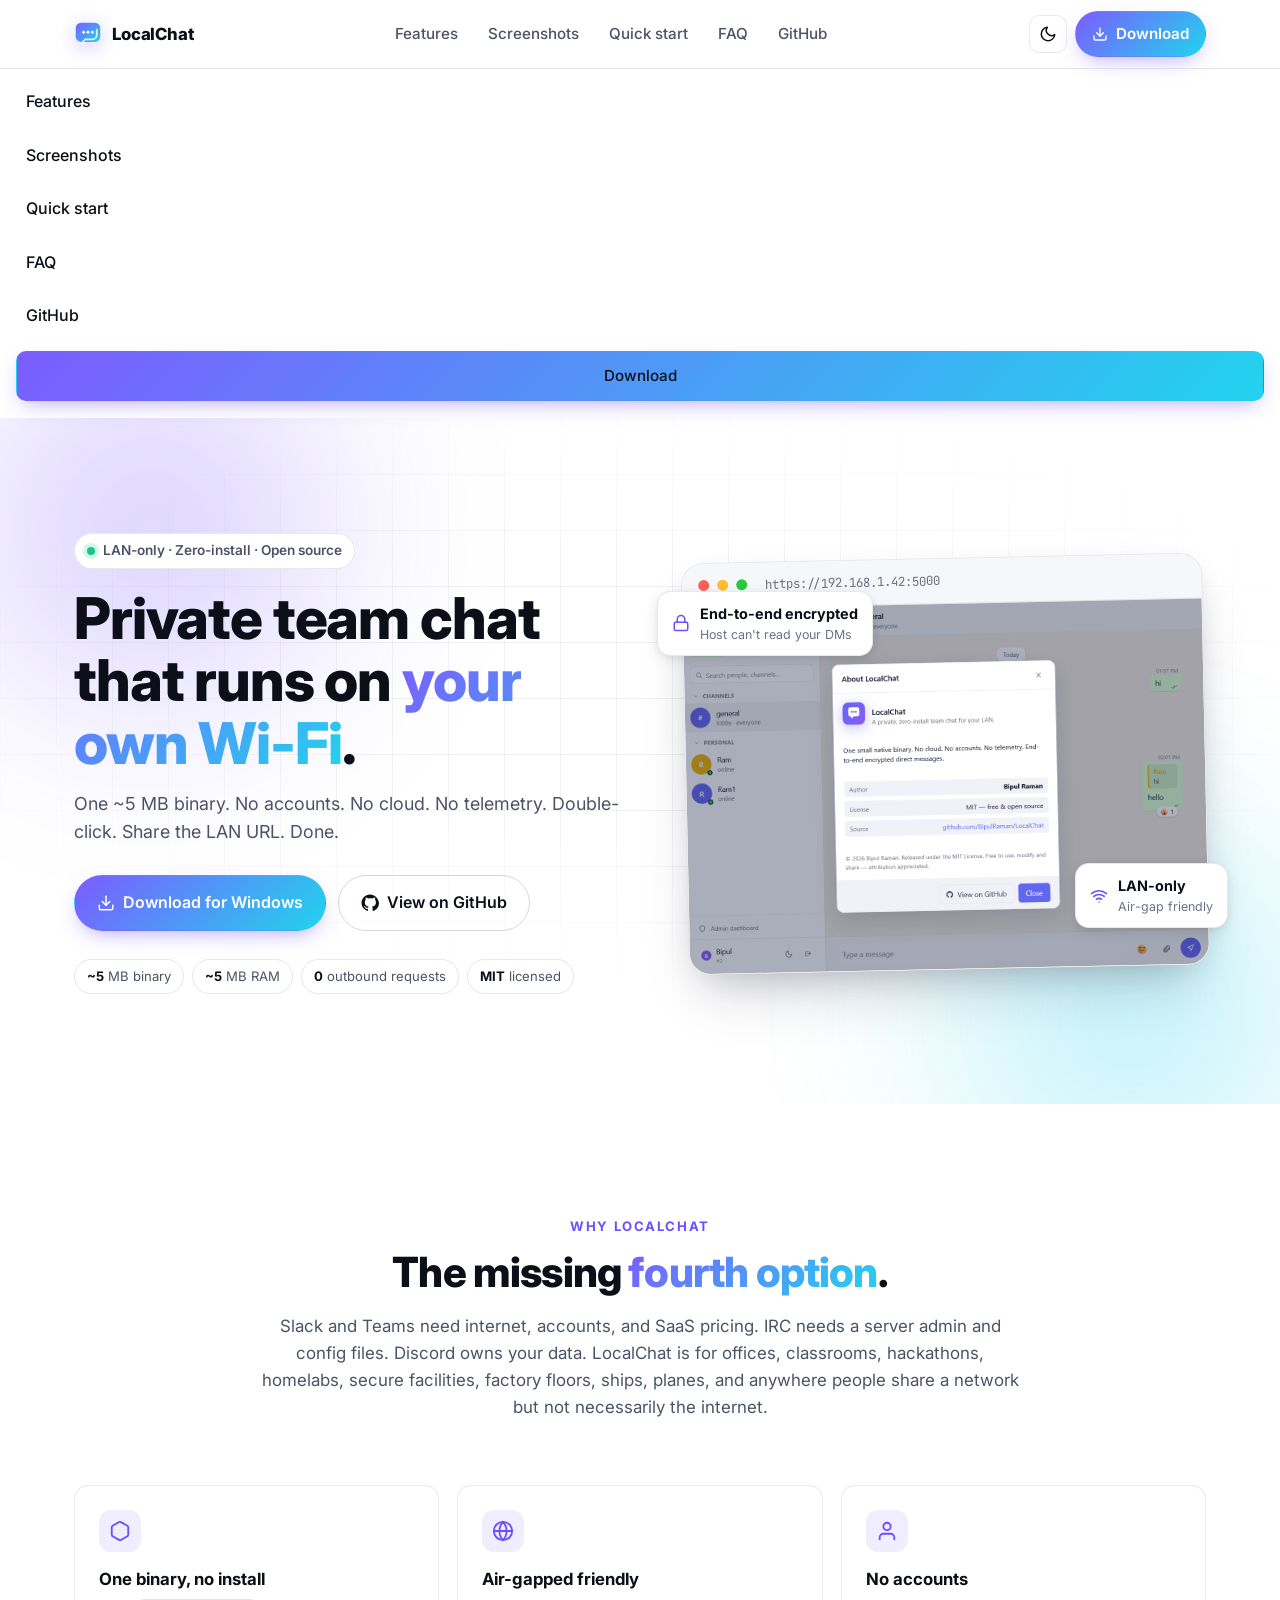
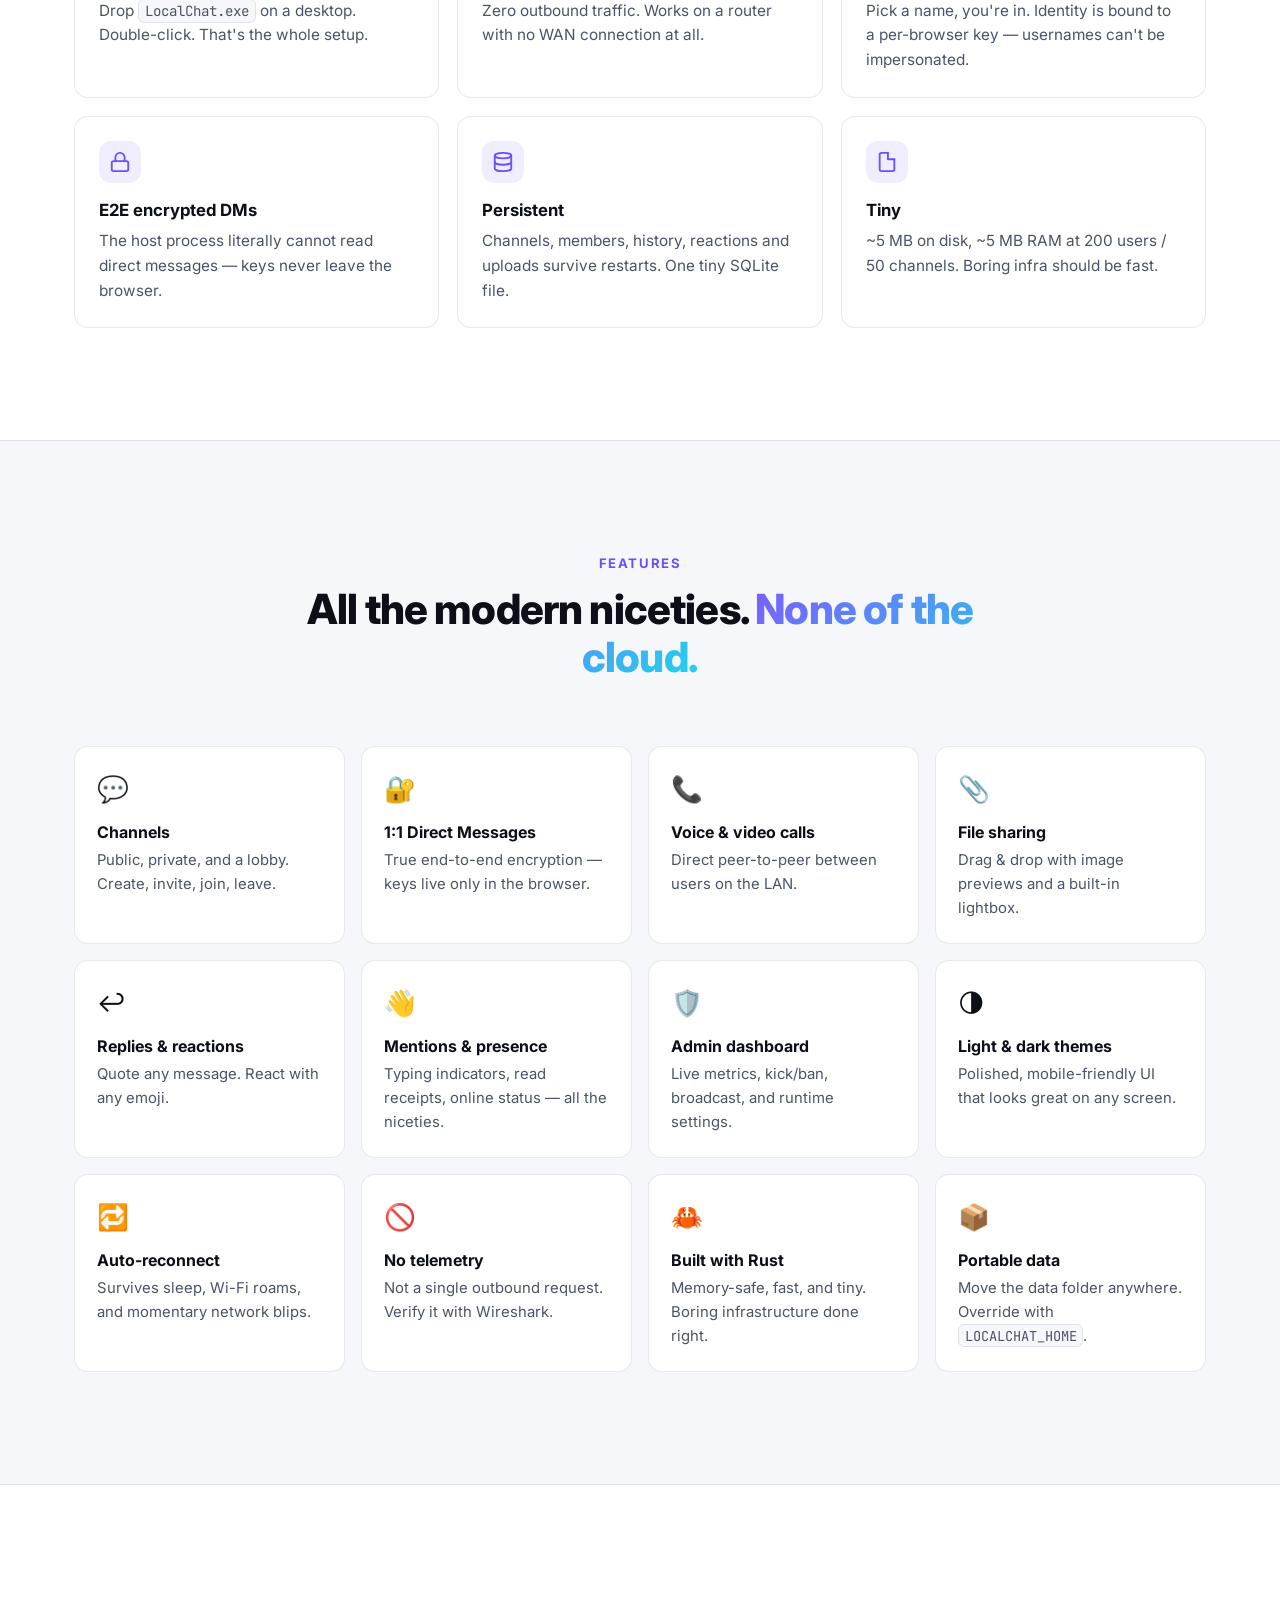
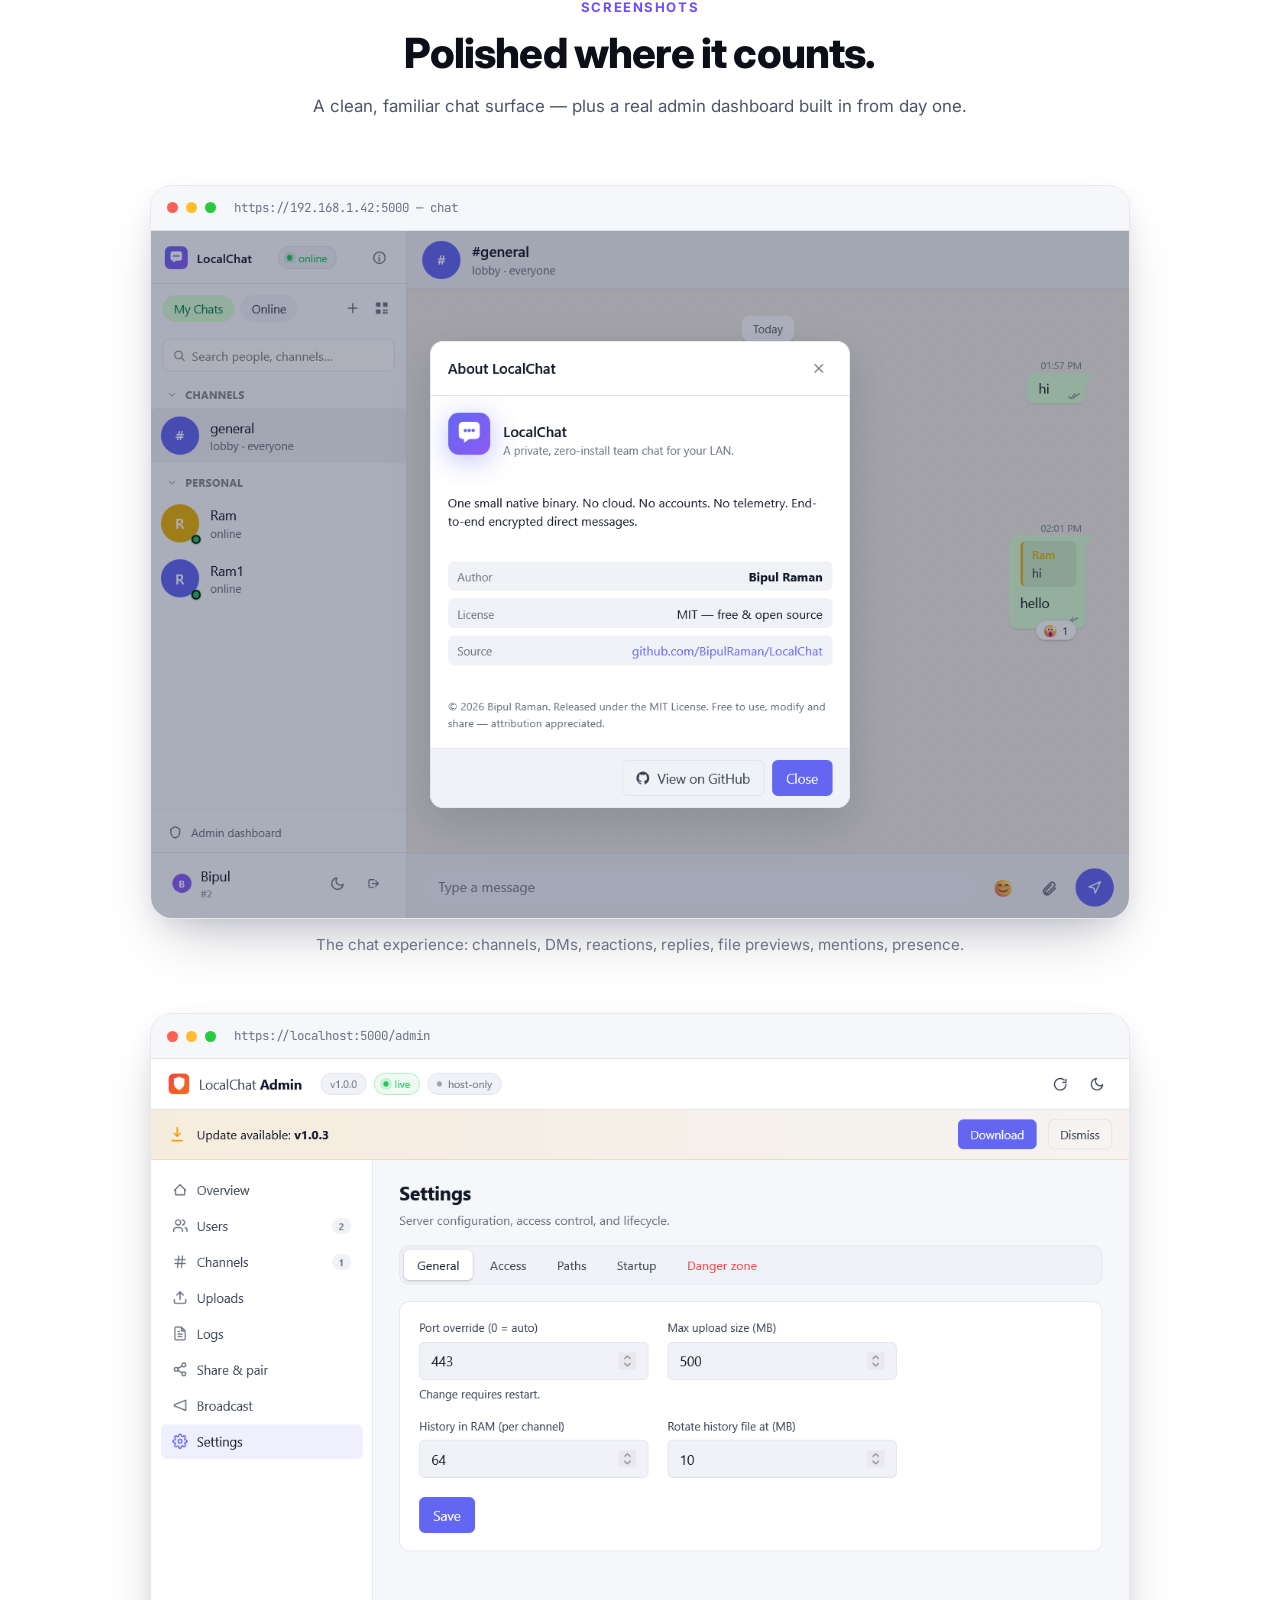
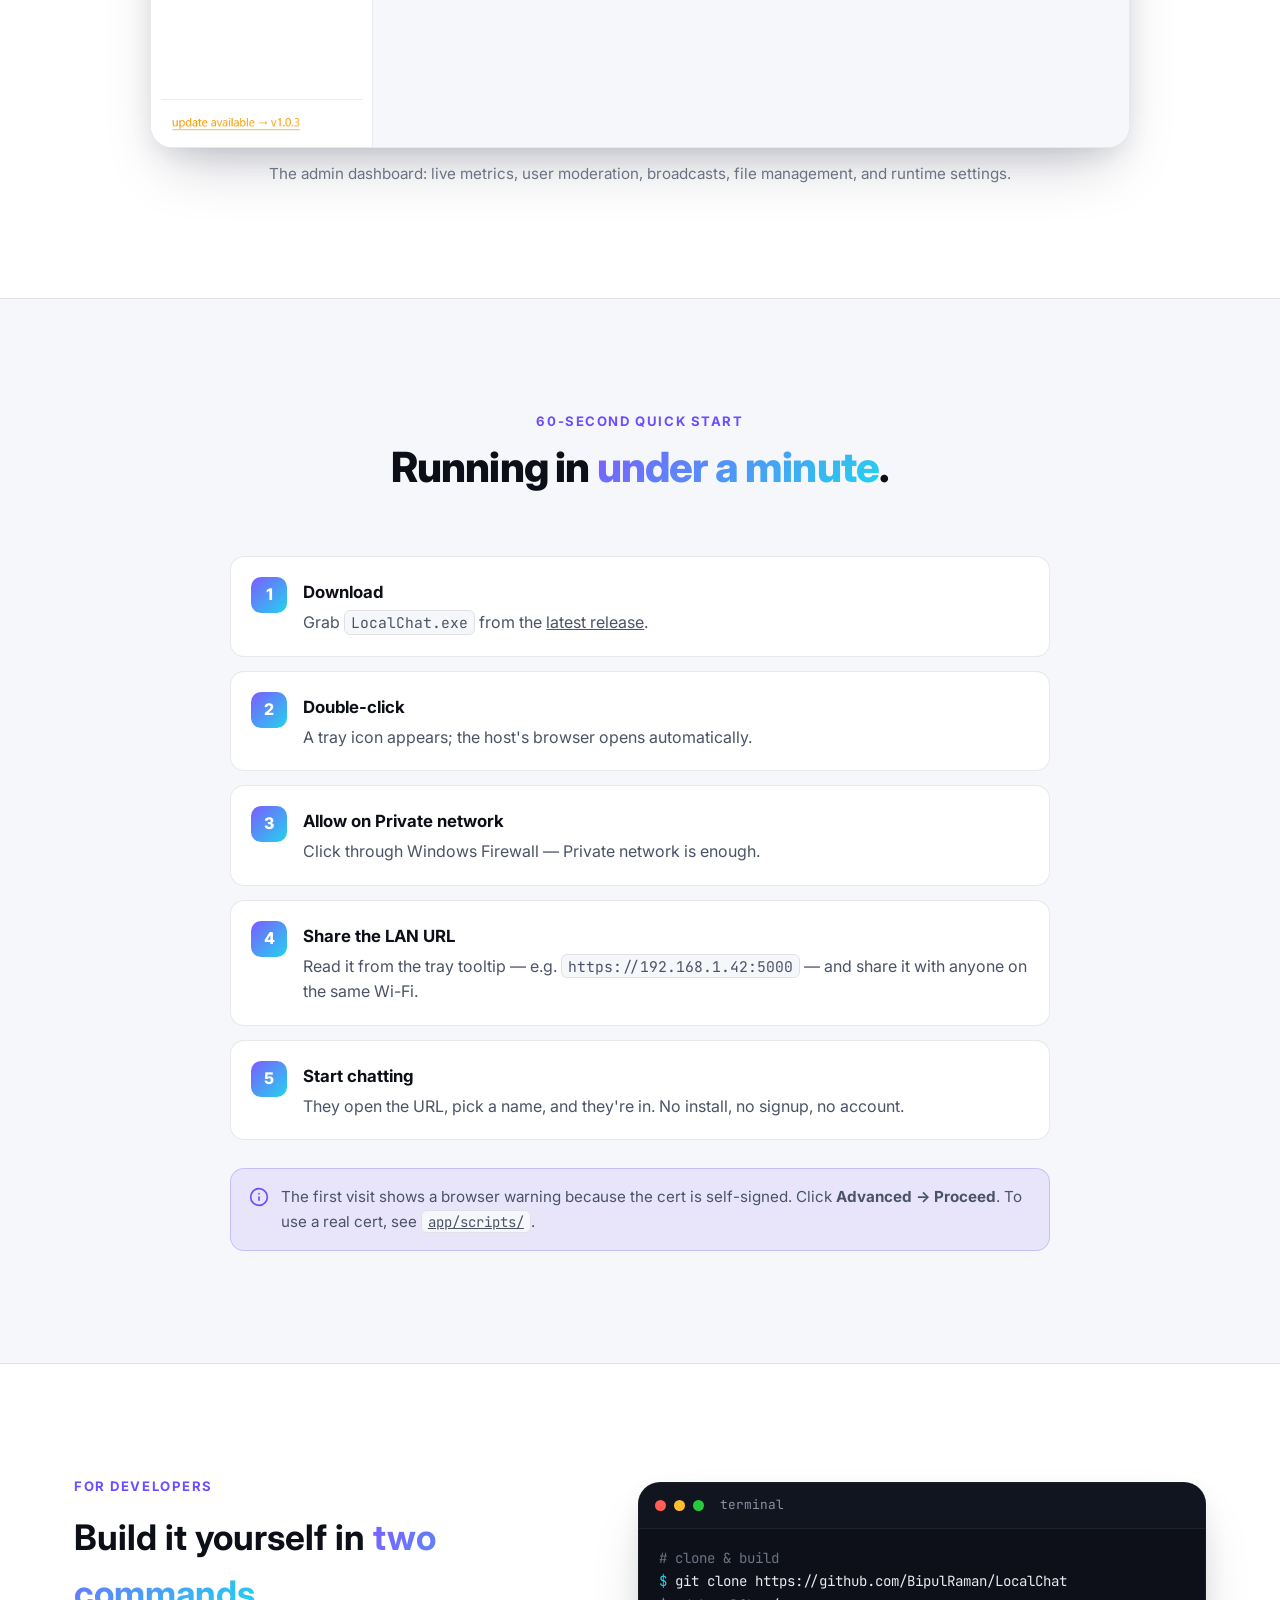
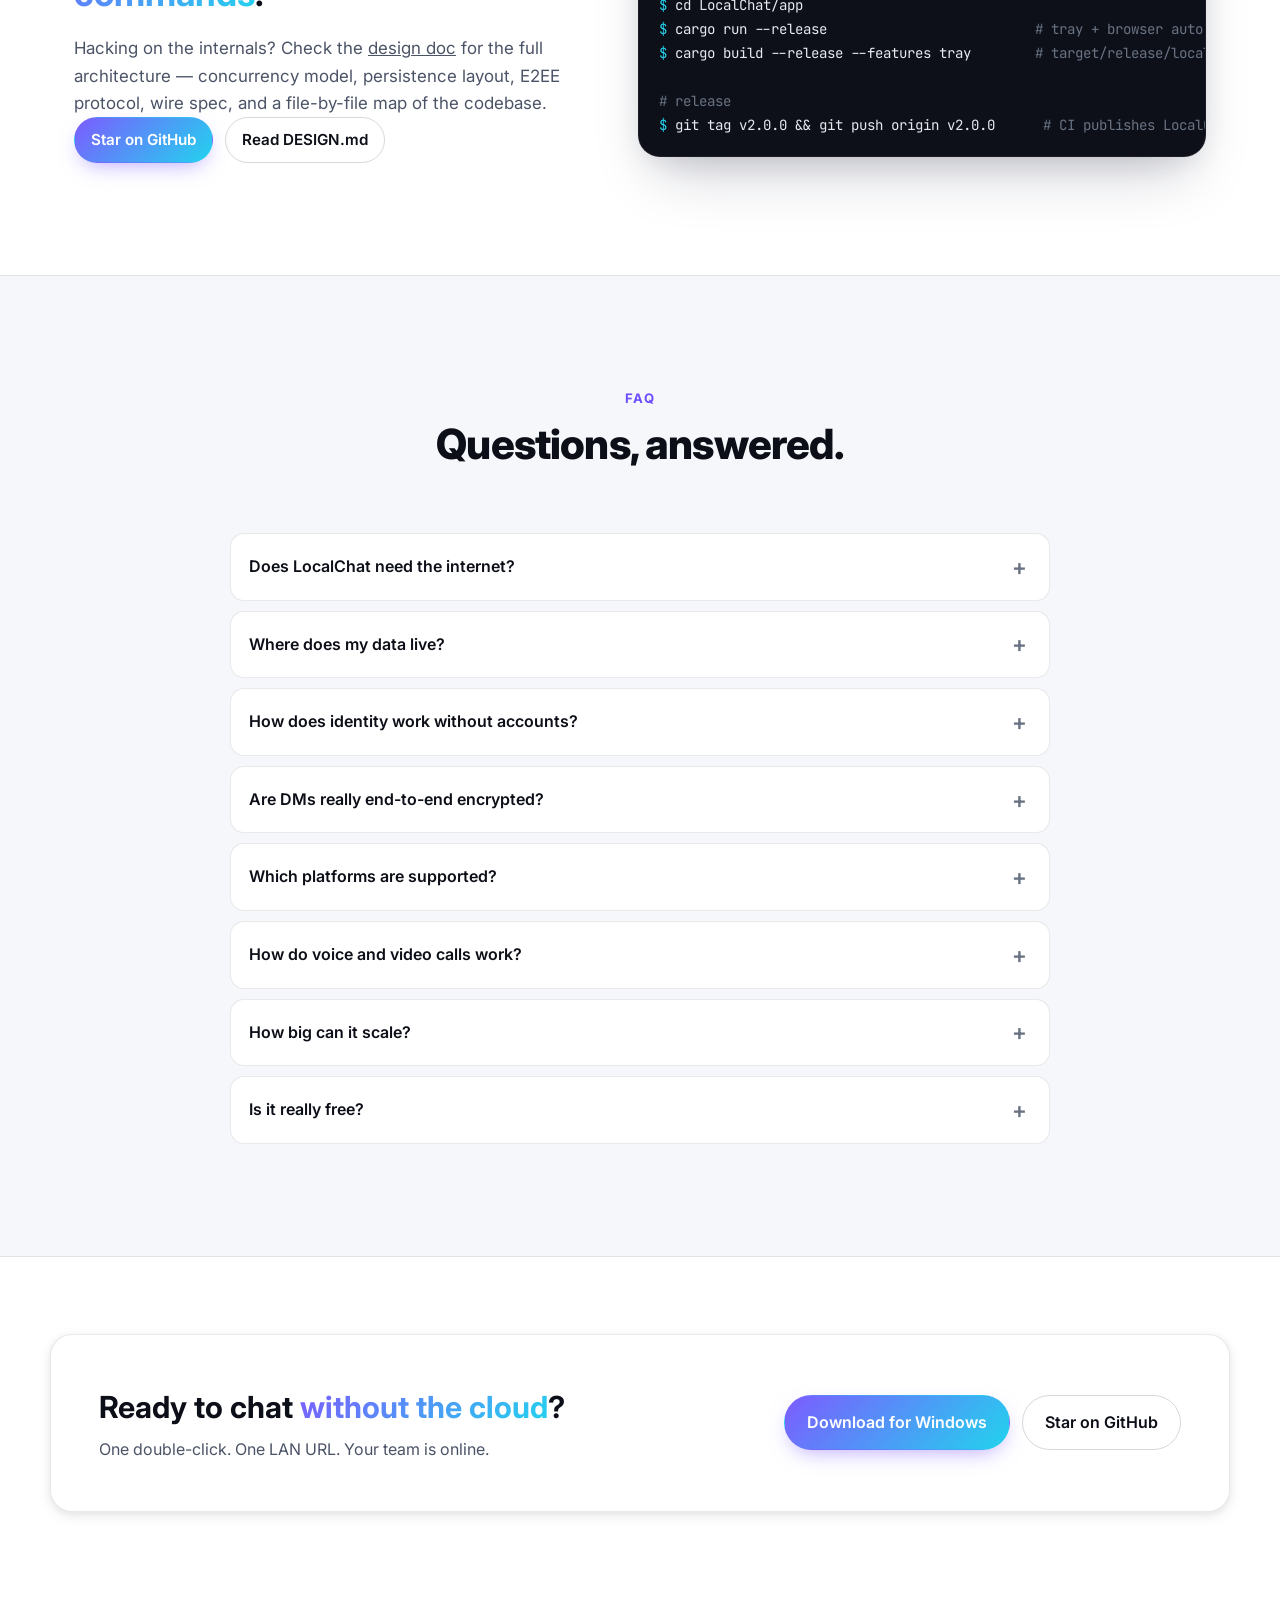
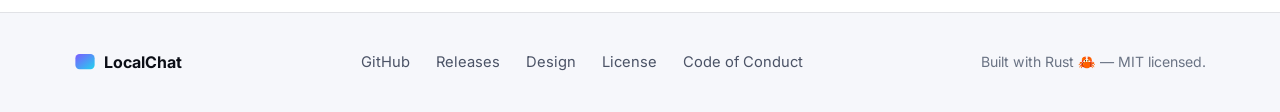
==== docs/index.html @ c2971bf8 "Add polished product website in docs/ (#1) Agent-Logs-Url: https://github.com/BipulRaman/LocalChat/s" ====
<!doctype html>
<html lang="en" data-theme="dark">
<head>
  <meta charset="utf-8" />
  <meta name="viewport" content="width=device-width, initial-scale=1, viewport-fit=cover" />
  <title>LocalChat — Private team chat for your own Wi-Fi</title>
  <meta name="description" content="LocalChat is a private, zero-install team chat that runs on your own Wi-Fi. One ~5 MB binary. No accounts. No cloud. No telemetry." />
  <meta name="theme-color" content="#0b0d12" />

  <!-- Open Graph -->
  <meta property="og:title" content="LocalChat — Private team chat for your own Wi-Fi" />
  <meta property="og:description" content="One ~5 MB binary. No accounts. No cloud. No telemetry. Double-click. Share the LAN URL. Done." />
  <meta property="og:type" content="website" />
  <meta property="og:image" content="assets/LocalChat.png" />

  <link rel="icon" href="assets/favicon.svg" type="image/svg+xml" />
  <link rel="preconnect" href="https://fonts.googleapis.com" />
  <link rel="preconnect" href="https://fonts.gstatic.com" crossorigin />
  <link href="https://fonts.googleapis.com/css2?family=Inter:wght@400;500;600;700;800&family=JetBrains+Mono:wght@400;500&display=swap" rel="stylesheet" />
  <link rel="stylesheet" href="styles.css" />
</head>
<body>
  <a class="skip" href="#main">Skip to content</a>

  <header class="nav" id="nav">
    <div class="container nav-inner">
      <a class="brand" href="#top" aria-label="LocalChat home">
        <svg class="brand-mark" width="28" height="28" viewBox="0 0 32 32" aria-hidden="true">
          <defs>
            <linearGradient id="lg1" x1="0" y1="0" x2="1" y2="1">
              <stop offset="0%" stop-color="#7c5cff"/>
              <stop offset="100%" stop-color="#22d3ee"/>
            </linearGradient>
          </defs>
          <rect x="2" y="3" width="28" height="22" rx="6" fill="url(#lg1)"/>
          <path d="M9 26 L13 22 H21 a5 5 0 0 0 5 -5 V11" fill="none" stroke="rgba(255,255,255,.85)" stroke-width="2" stroke-linecap="round" stroke-linejoin="round"/>
          <circle cx="11" cy="14" r="1.6" fill="#fff"/>
          <circle cx="16" cy="14" r="1.6" fill="#fff"/>
          <circle cx="21" cy="14" r="1.6" fill="#fff"/>
        </svg>
        <span class="brand-name">LocalChat</span>
      </a>

      <nav class="nav-links" aria-label="Primary">
        <a href="#features">Features</a>
        <a href="#screenshots">Screenshots</a>
        <a href="#quickstart">Quick start</a>
        <a href="#faq">FAQ</a>
        <a href="https://github.com/BipulRaman/LocalChat" target="_blank" rel="noopener">GitHub</a>
      </nav>

      <div class="nav-actions">
        <button class="icon-btn theme-toggle" id="themeToggle" aria-label="Toggle theme" title="Toggle theme">
          <svg class="ic-sun" width="18" height="18" viewBox="0 0 24 24" fill="none" stroke="currentColor" stroke-width="2" stroke-linecap="round" stroke-linejoin="round"><circle cx="12" cy="12" r="4"/><path d="M12 2v2M12 20v2M4.93 4.93l1.41 1.41M17.66 17.66l1.41 1.41M2 12h2M20 12h2M4.93 19.07l1.41-1.41M17.66 6.34l1.41-1.41"/></svg>
          <svg class="ic-moon" width="18" height="18" viewBox="0 0 24 24" fill="none" stroke="currentColor" stroke-width="2" stroke-linecap="round" stroke-linejoin="round"><path d="M21 12.79A9 9 0 1 1 11.21 3 7 7 0 0 0 21 12.79z"/></svg>
        </button>
        <a class="btn btn-primary nav-cta" href="https://github.com/BipulRaman/LocalChat/releases/latest" target="_blank" rel="noopener">
          <svg width="16" height="16" viewBox="0 0 24 24" fill="none" stroke="currentColor" stroke-width="2" stroke-linecap="round" stroke-linejoin="round" aria-hidden="true"><path d="M21 15v4a2 2 0 0 1-2 2H5a2 2 0 0 1-2-2v-4"/><polyline points="7 10 12 15 17 10"/><line x1="12" y1="15" x2="12" y2="3"/></svg>
          Download
        </a>
        <button class="icon-btn menu-toggle" id="menuToggle" aria-label="Open menu" aria-expanded="false">
          <svg width="22" height="22" viewBox="0 0 24 24" fill="none" stroke="currentColor" stroke-width="2" stroke-linecap="round" stroke-linejoin="round"><line x1="3" y1="6" x2="21" y2="6"/><line x1="3" y1="12" x2="21" y2="12"/><line x1="3" y1="18" x2="21" y2="18"/></svg>
        </button>
      </div>
    </div>
    <div class="mobile-menu" id="mobileMenu" hidden>
      <a href="#features">Features</a>
      <a href="#screenshots">Screenshots</a>
      <a href="#quickstart">Quick start</a>
      <a href="#faq">FAQ</a>
      <a href="https://github.com/BipulRaman/LocalChat" target="_blank" rel="noopener">GitHub</a>
      <a class="btn btn-primary" href="https://github.com/BipulRaman/LocalChat/releases/latest" target="_blank" rel="noopener">Download</a>
    </div>
  </header>

  <main id="main">
    <!-- Hero -->
    <section class="hero" id="top">
      <div class="hero-bg" aria-hidden="true">
        <div class="blob blob-a"></div>
        <div class="blob blob-b"></div>
        <div class="grid"></div>
      </div>
      <div class="container hero-inner">
        <div class="hero-copy">
          <div class="eyebrow">
            <span class="dot"></span> LAN-only · Zero-install · Open source
          </div>
          <h1>
            Private team chat that runs on <span class="grad">your own Wi-Fi</span>.
          </h1>
          <p class="lede">
            One ~5&nbsp;MB binary. No accounts. No cloud. No telemetry.
            Double-click. Share the LAN URL. Done.
          </p>
          <div class="cta-row">
            <a class="btn btn-primary btn-lg" href="https://github.com/BipulRaman/LocalChat/releases/latest" target="_blank" rel="noopener">
              <svg width="18" height="18" viewBox="0 0 24 24" fill="none" stroke="currentColor" stroke-width="2" stroke-linecap="round" stroke-linejoin="round"><path d="M21 15v4a2 2 0 0 1-2 2H5a2 2 0 0 1-2-2v-4"/><polyline points="7 10 12 15 17 10"/><line x1="12" y1="15" x2="12" y2="3"/></svg>
              Download for Windows
            </a>
            <a class="btn btn-ghost btn-lg" href="https://github.com/BipulRaman/LocalChat" target="_blank" rel="noopener">
              <svg width="18" height="18" viewBox="0 0 24 24" fill="currentColor" aria-hidden="true"><path d="M12 .5C5.7.5.7 5.5.7 11.8c0 5 3.2 9.2 7.7 10.7.6.1.8-.2.8-.6v-2.2c-3.1.7-3.8-1.3-3.8-1.3-.5-1.3-1.3-1.7-1.3-1.7-1-.7.1-.7.1-.7 1.2.1 1.8 1.2 1.8 1.2 1 1.8 2.8 1.3 3.5 1 .1-.8.4-1.3.8-1.6-2.5-.3-5.2-1.3-5.2-5.7 0-1.3.4-2.3 1.2-3.1-.1-.3-.5-1.5.1-3.1 0 0 1-.3 3.2 1.2.9-.3 1.9-.4 2.9-.4s2 .1 2.9.4c2.2-1.5 3.2-1.2 3.2-1.2.6 1.6.2 2.8.1 3.1.7.8 1.2 1.8 1.2 3.1 0 4.4-2.7 5.4-5.2 5.7.4.4.8 1.1.8 2.2v3.3c0 .3.2.7.8.6 4.5-1.5 7.7-5.7 7.7-10.7C23.3 5.5 18.3.5 12 .5z"/></svg>
              View on GitHub
            </a>
          </div>
          <div class="badges">
            <span class="badge"><span class="badge-key">~5</span> MB binary</span>
            <span class="badge"><span class="badge-key">~5</span> MB RAM</span>
            <span class="badge"><span class="badge-key">0</span> outbound requests</span>
            <span class="badge"><span class="badge-key">MIT</span> licensed</span>
          </div>
        </div>

        <div class="hero-art">
          <div class="window">
            <div class="window-chrome">
              <span class="dot d-r"></span><span class="dot d-y"></span><span class="dot d-g"></span>
              <div class="window-url">https://192.168.1.42:5000</div>
            </div>
            <img src="assets/LocalChat.png" alt="LocalChat chat interface with channels and direct messages" loading="eager" />
          </div>
          <div class="floating-card card-encrypted" aria-hidden="true">
            <svg width="18" height="18" viewBox="0 0 24 24" fill="none" stroke="currentColor" stroke-width="2" stroke-linecap="round" stroke-linejoin="round"><rect x="3" y="11" width="18" height="11" rx="2"/><path d="M7 11V7a5 5 0 0 1 10 0v4"/></svg>
            <div>
              <div class="fc-title">End-to-end encrypted</div>
              <div class="fc-sub">Host can't read your DMs</div>
            </div>
          </div>
          <div class="floating-card card-lan" aria-hidden="true">
            <svg width="18" height="18" viewBox="0 0 24 24" fill="none" stroke="currentColor" stroke-width="2" stroke-linecap="round" stroke-linejoin="round"><path d="M5 12.55a11 11 0 0 1 14 0"/><path d="M2 8.82a15 15 0 0 1 20 0"/><path d="M8.5 16.43a6 6 0 0 1 7 0"/><line x1="12" y1="20" x2="12.01" y2="20"/></svg>
            <div>
              <div class="fc-title">LAN-only</div>
              <div class="fc-sub">Air-gap friendly</div>
            </div>
          </div>
        </div>
      </div>
    </section>

    <!-- Why -->
    <section class="section" id="why">
      <div class="container">
        <div class="section-head">
          <div class="kicker">Why LocalChat</div>
          <h2>The missing <span class="grad">fourth option</span>.</h2>
          <p class="section-sub">
            Slack and Teams need internet, accounts, and SaaS pricing.
            IRC needs a server admin and config files. Discord owns your data.
            LocalChat is for offices, classrooms, hackathons, homelabs, secure
            facilities, factory floors, ships, planes, and anywhere people share
            a network but not necessarily the internet.
          </p>
        </div>

        <div class="why-grid">
          <div class="why-card">
            <div class="why-ic"><svg viewBox="0 0 24 24" fill="none" stroke="currentColor" stroke-width="2" stroke-linecap="round" stroke-linejoin="round"><path d="M21 16V8a2 2 0 0 0-1-1.73l-7-4a2 2 0 0 0-2 0l-7 4A2 2 0 0 0 3 8v8a2 2 0 0 0 1 1.73l7 4a2 2 0 0 0 2 0l7-4A2 2 0 0 0 21 16z"/></svg></div>
            <h3>One binary, no install</h3>
            <p>Drop <code>LocalChat.exe</code> on a desktop. Double-click. That's the whole setup.</p>
          </div>
          <div class="why-card">
            <div class="why-ic"><svg viewBox="0 0 24 24" fill="none" stroke="currentColor" stroke-width="2" stroke-linecap="round" stroke-linejoin="round"><circle cx="12" cy="12" r="10"/><line x1="2" y1="12" x2="22" y2="12"/><path d="M12 2a15.3 15.3 0 0 1 4 10 15.3 15.3 0 0 1-4 10 15.3 15.3 0 0 1-4-10 15.3 15.3 0 0 1 4-10z"/></svg></div>
            <h3>Air-gapped friendly</h3>
            <p>Zero outbound traffic. Works on a router with no WAN connection at all.</p>
          </div>
          <div class="why-card">
            <div class="why-ic"><svg viewBox="0 0 24 24" fill="none" stroke="currentColor" stroke-width="2" stroke-linecap="round" stroke-linejoin="round"><path d="M20 21v-2a4 4 0 0 0-4-4H8a4 4 0 0 0-4 4v2"/><circle cx="12" cy="7" r="4"/></svg></div>
            <h3>No accounts</h3>
            <p>Pick a name, you're in. Identity is bound to a per-browser key — usernames can't be impersonated.</p>
          </div>
          <div class="why-card">
            <div class="why-ic"><svg viewBox="0 0 24 24" fill="none" stroke="currentColor" stroke-width="2" stroke-linecap="round" stroke-linejoin="round"><rect x="3" y="11" width="18" height="11" rx="2"/><path d="M7 11V7a5 5 0 0 1 10 0v4"/></svg></div>
            <h3>E2E encrypted DMs</h3>
            <p>The host process literally cannot read direct messages — keys never leave the browser.</p>
          </div>
          <div class="why-card">
            <div class="why-ic"><svg viewBox="0 0 24 24" fill="none" stroke="currentColor" stroke-width="2" stroke-linecap="round" stroke-linejoin="round"><ellipse cx="12" cy="5" rx="9" ry="3"/><path d="M21 12c0 1.66-4 3-9 3s-9-1.34-9-3"/><path d="M3 5v14c0 1.66 4 3 9 3s9-1.34 9-3V5"/></svg></div>
            <h3>Persistent</h3>
            <p>Channels, members, history, reactions and uploads survive restarts. One tiny SQLite file.</p>
          </div>
          <div class="why-card">
            <div class="why-ic"><svg viewBox="0 0 24 24" fill="none" stroke="currentColor" stroke-width="2" stroke-linecap="round" stroke-linejoin="round"><polyline points="13 2 13 9 20 9"/><path d="M20 9v11a2 2 0 0 1-2 2H6a2 2 0 0 1-2-2V4a2 2 0 0 1 2-2h7"/></svg></div>
            <h3>Tiny</h3>
            <p>~5 MB on disk, ~5 MB RAM at 200 users / 50 channels. Boring infra should be fast.</p>
          </div>
        </div>
      </div>
    </section>

    <!-- Features -->
    <section class="section section-alt" id="features">
      <div class="container">
        <div class="section-head">
          <div class="kicker">Features</div>
          <h2>All the modern niceties. <span class="grad">None of the cloud.</span></h2>
        </div>

        <div class="features-grid">
          <article class="feature">
            <div class="feature-ic">💬</div>
            <h3>Channels</h3>
            <p>Public, private, and a lobby. Create, invite, join, leave.</p>
          </article>
          <article class="feature">
            <div class="feature-ic">🔐</div>
            <h3>1:1 Direct Messages</h3>
            <p>True end-to-end encryption — keys live only in the browser.</p>
          </article>
          <article class="feature">
            <div class="feature-ic">📞</div>
            <h3>Voice &amp; video calls</h3>
            <p>Direct peer-to-peer between users on the LAN.</p>
          </article>
          <article class="feature">
            <div class="feature-ic">📎</div>
            <h3>File sharing</h3>
            <p>Drag &amp; drop with image previews and a built-in lightbox.</p>
          </article>
          <article class="feature">
            <div class="feature-ic">↩️</div>
            <h3>Replies &amp; reactions</h3>
            <p>Quote any message. React with any emoji.</p>
          </article>
          <article class="feature">
            <div class="feature-ic">👋</div>
            <h3>Mentions &amp; presence</h3>
            <p>Typing indicators, read receipts, online status — all the niceties.</p>
          </article>
          <article class="feature">
            <div class="feature-ic">🛡️</div>
            <h3>Admin dashboard</h3>
            <p>Live metrics, kick/ban, broadcast, and runtime settings.</p>
          </article>
          <article class="feature">
            <div class="feature-ic">🌗</div>
            <h3>Light &amp; dark themes</h3>
            <p>Polished, mobile-friendly UI that looks great on any screen.</p>
          </article>
          <article class="feature">
            <div class="feature-ic">🔁</div>
            <h3>Auto-reconnect</h3>
            <p>Survives sleep, Wi-Fi roams, and momentary network blips.</p>
          </article>
          <article class="feature">
            <div class="feature-ic">🚫</div>
            <h3>No telemetry</h3>
            <p>Not a single outbound request. Verify it with Wireshark.</p>
          </article>
          <article class="feature">
            <div class="feature-ic">🦀</div>
            <h3>Built with Rust</h3>
            <p>Memory-safe, fast, and tiny. Boring infrastructure done right.</p>
          </article>
          <article class="feature">
            <div class="feature-ic">📦</div>
            <h3>Portable data</h3>
            <p>Move the data folder anywhere. Override with <code>LOCALCHAT_HOME</code>.</p>
          </article>
        </div>
      </div>
    </section>

    <!-- Screenshots -->
    <section class="section" id="screenshots">
      <div class="container">
        <div class="section-head">
          <div class="kicker">Screenshots</div>
          <h2>Polished where it counts.</h2>
          <p class="section-sub">A clean, familiar chat surface — plus a real admin dashboard built in from day one.</p>
        </div>

        <div class="shot">
          <div class="shot-frame">
            <div class="window-chrome">
              <span class="dot d-r"></span><span class="dot d-y"></span><span class="dot d-g"></span>
              <div class="window-url">https://192.168.1.42:5000 — chat</div>
            </div>
            <img src="assets/LocalChat.png" alt="The LocalChat chat interface with channels, messages, and member list" loading="lazy"/>
          </div>
          <p class="shot-caption">The chat experience: channels, DMs, reactions, replies, file previews, mentions, presence.</p>
        </div>

        <div class="shot">
          <div class="shot-frame">
            <div class="window-chrome">
              <span class="dot d-r"></span><span class="dot d-y"></span><span class="dot d-g"></span>
              <div class="window-url">https://localhost:5000/admin</div>
            </div>
            <img src="assets/LocalChatAdmin.png" alt="The LocalChat admin dashboard showing live metrics, users, and settings" loading="lazy"/>
          </div>
          <p class="shot-caption">The admin dashboard: live metrics, user moderation, broadcasts, file management, and runtime settings.</p>
        </div>
      </div>
    </section>

    <!-- Quick start -->
    <section class="section section-alt" id="quickstart">
      <div class="container">
        <div class="section-head">
          <div class="kicker">60-second quick start</div>
          <h2>Running in <span class="grad">under a minute</span>.</h2>
        </div>

        <ol class="steps">
          <li>
            <div class="step-num">1</div>
            <div class="step-body">
              <h3>Download</h3>
              <p>Grab <code>LocalChat.exe</code> from the <a href="https://github.com/BipulRaman/LocalChat/releases/latest" target="_blank" rel="noopener">latest release</a>.</p>
            </div>
          </li>
          <li>
            <div class="step-num">2</div>
            <div class="step-body">
              <h3>Double-click</h3>
              <p>A tray icon appears; the host's browser opens automatically.</p>
            </div>
          </li>
          <li>
            <div class="step-num">3</div>
            <div class="step-body">
              <h3>Allow on Private network</h3>
              <p>Click through Windows Firewall — Private network is enough.</p>
            </div>
          </li>
          <li>
            <div class="step-num">4</div>
            <div class="step-body">
              <h3>Share the LAN URL</h3>
              <p>Read it from the tray tooltip — e.g. <code>https://192.168.1.42:5000</code> — and share it with anyone on the same Wi-Fi.</p>
            </div>
          </li>
          <li>
            <div class="step-num">5</div>
            <div class="step-body">
              <h3>Start chatting</h3>
              <p>They open the URL, pick a name, and they're in. No install, no signup, no account.</p>
            </div>
          </li>
        </ol>

        <div class="callout">
          <svg width="20" height="20" viewBox="0 0 24 24" fill="none" stroke="currentColor" stroke-width="2" stroke-linecap="round" stroke-linejoin="round" aria-hidden="true"><circle cx="12" cy="12" r="10"/><line x1="12" y1="16" x2="12" y2="12"/><line x1="12" y1="8" x2="12.01" y2="8"/></svg>
          <p>The first visit shows a browser warning because the cert is self-signed. Click <strong>Advanced → Proceed</strong>. To use a real cert, see <a href="https://github.com/BipulRaman/LocalChat/tree/main/app/scripts" target="_blank" rel="noopener"><code>app/scripts/</code></a>.</p>
        </div>
      </div>
    </section>

    <!-- Build from source -->
    <section class="section" id="build">
      <div class="container build-grid">
        <div>
          <div class="kicker">For developers</div>
          <h2>Build it yourself in <span class="grad">two commands</span>.</h2>
          <p class="section-sub">Hacking on the internals? Check the <a href="https://github.com/BipulRaman/LocalChat/blob/main/DESIGN.md" target="_blank" rel="noopener">design doc</a> for the full architecture — concurrency model, persistence layout, E2EE protocol, wire spec, and a file-by-file map of the codebase.</p>
          <div class="cta-row">
            <a class="btn btn-primary" href="https://github.com/BipulRaman/LocalChat" target="_blank" rel="noopener">Star on GitHub</a>
            <a class="btn btn-ghost" href="https://github.com/BipulRaman/LocalChat/blob/main/DESIGN.md" target="_blank" rel="noopener">Read DESIGN.md</a>
          </div>
        </div>
        <div class="code-card">
          <div class="code-head">
            <span class="dot d-r"></span><span class="dot d-y"></span><span class="dot d-g"></span>
            <span class="code-title">terminal</span>
          </div>
<pre class="code"><span class="c-dim"># clone &amp; build</span>
<span class="c-prompt">$</span> git clone https://github.com/BipulRaman/LocalChat
<span class="c-prompt">$</span> cd LocalChat/app
<span class="c-prompt">$</span> cargo run --release                          <span class="c-dim"># tray + browser auto-open</span>
<span class="c-prompt">$</span> cargo build --release --features tray        <span class="c-dim"># target/release/localchat.exe</span>

<span class="c-dim"># release</span>
<span class="c-prompt">$</span> git tag v2.0.0 &amp;&amp; git push origin v2.0.0      <span class="c-dim"># CI publishes LocalChat.exe</span></pre>
        </div>
      </div>
    </section>

    <!-- FAQ -->
    <section class="section section-alt" id="faq">
      <div class="container">
        <div class="section-head">
          <div class="kicker">FAQ</div>
          <h2>Questions, answered.</h2>
        </div>

        <div class="faq-list">
          <details>
            <summary>Does LocalChat need the internet?</summary>
            <p>No. LocalChat runs entirely on your LAN. It makes zero outbound requests and is happy on a router with no WAN. Perfect for air-gapped or restricted networks.</p>
          </details>
          <details>
            <summary>Where does my data live?</summary>
            <p>In a single folder you pick on first launch (default <code>C:\LocalChat</code>): a SQLite file, an <code>uploads/</code> directory, a self-signed cert, rolling logs, and <code>config.json</code>. Move it, back it up, or delete it — that's all of it.</p>
          </details>
          <details>
            <summary>How does identity work without accounts?</summary>
            <p>The first time you open the page, your browser generates a keypair and stores it locally. Your username is bound to that key, so even on an open LAN, nobody can impersonate you.</p>
          </details>
          <details>
            <summary>Are DMs really end-to-end encrypted?</summary>
            <p>Yes. Direct messages are encrypted in the browser using per-conversation keys. The host process never sees plaintext — it just relays opaque blobs and stores them in the database.</p>
          </details>
          <details>
            <summary>Which platforms are supported?</summary>
            <p>Today: a single <code>LocalChat.exe</code> for Windows (the host) plus any modern browser (the clients — Windows, macOS, Linux, iOS, Android). macOS and Linux tray builds are on the roadmap.</p>
          </details>
          <details>
            <summary>How do voice and video calls work?</summary>
            <p>Peer-to-peer over WebRTC, mediated by the LocalChat server only for signaling. Media never leaves the LAN.</p>
          </details>
          <details>
            <summary>How big can it scale?</summary>
            <p>Comfortably to ~200 users and ~50 channels using about 5 MB of RAM. It's a single Rust process designed to be boring and reliable, not infinitely scalable.</p>
          </details>
          <details>
            <summary>Is it really free?</summary>
            <p>Yes. <a href="https://github.com/BipulRaman/LocalChat/blob/main/LICENSE" target="_blank" rel="noopener">MIT licensed</a> — do anything you want; attribution appreciated.</p>
          </details>
        </div>
      </div>
    </section>

    <!-- CTA -->
    <section class="section cta-section">
      <div class="container cta-card">
        <div>
          <h2>Ready to chat <span class="grad">without the cloud</span>?</h2>
          <p>One double-click. One LAN URL. Your team is online.</p>
        </div>
        <div class="cta-row">
          <a class="btn btn-primary btn-lg" href="https://github.com/BipulRaman/LocalChat/releases/latest" target="_blank" rel="noopener">Download for Windows</a>
          <a class="btn btn-ghost btn-lg" href="https://github.com/BipulRaman/LocalChat" target="_blank" rel="noopener">Star on GitHub</a>
        </div>
      </div>
    </section>
  </main>

  <footer class="footer">
    <div class="container footer-inner">
      <div class="foot-brand">
        <svg width="22" height="22" viewBox="0 0 32 32" aria-hidden="true">
          <rect x="2" y="3" width="28" height="22" rx="6" fill="url(#lg1)"/>
        </svg>
        <span>LocalChat</span>
      </div>
      <nav class="foot-links" aria-label="Footer">
        <a href="https://github.com/BipulRaman/LocalChat" target="_blank" rel="noopener">GitHub</a>
        <a href="https://github.com/BipulRaman/LocalChat/releases" target="_blank" rel="noopener">Releases</a>
        <a href="https://github.com/BipulRaman/LocalChat/blob/main/DESIGN.md" target="_blank" rel="noopener">Design</a>
        <a href="https://github.com/BipulRaman/LocalChat/blob/main/LICENSE" target="_blank" rel="noopener">License</a>
        <a href="https://github.com/BipulRaman/LocalChat/blob/main/CODE_OF_CONDUCT.md" target="_blank" rel="noopener">Code of Conduct</a>
      </nav>
      <div class="foot-meta">
        <span>Built with Rust 🦀 — MIT licensed.</span>
      </div>
    </div>
  </footer>

  <script src="script.js" defer></script>
</body>
</html>
---- docs/styles.css ----
/* =========================================================
   LocalChat — product website
   ========================================================= */

*, *::before, *::after { box-sizing: border-box; }

:root {
  --bg: #ffffff;
  --bg-soft: #f6f7fb;
  --bg-elev: #ffffff;
  --text: #0c0f17;
  --text-dim: #4b5366;
  --text-faint: #6a7384;
  --border: rgba(12, 15, 23, 0.09);
  --border-strong: rgba(12, 15, 23, 0.16);
  --brand: #6d4dff;
  --brand-2: #08b4d4;
  --brand-soft: rgba(109, 77, 255, 0.10);
  --shadow-sm: 0 1px 2px rgba(12, 15, 23, 0.06), 0 1px 3px rgba(12, 15, 23, 0.05);
  --shadow-md: 0 4px 14px rgba(12, 15, 23, 0.08), 0 2px 6px rgba(12, 15, 23, 0.05);
  --shadow-lg: 0 30px 60px -20px rgba(20, 24, 50, 0.25), 0 10px 30px -10px rgba(20, 24, 50, 0.15);
  --radius-sm: 8px;
  --radius: 14px;
  --radius-lg: 22px;
  --grad: linear-gradient(135deg, #7c5cff 0%, #22d3ee 100%);
  --font-sans: 'Inter', ui-sans-serif, system-ui, -apple-system, 'Segoe UI', Roboto, 'Helvetica Neue', Arial, sans-serif;
  --font-mono: 'JetBrains Mono', ui-monospace, SFMono-Regular, Menlo, Consolas, monospace;
  --maxw: 1180px;
}

[data-theme="dark"] {
  --bg: #0a0c12;
  --bg-soft: #0f121b;
  --bg-elev: #131724;
  --text: #eef1f7;
  --text-dim: #b6bcca;
  --text-faint: #8a91a3;
  --border: rgba(255, 255, 255, 0.08);
  --border-strong: rgba(255, 255, 255, 0.16);
  --brand: #8a72ff;
  --brand-2: #22d3ee;
  --brand-soft: rgba(138, 114, 255, 0.14);
  --shadow-sm: 0 1px 2px rgba(0, 0, 0, 0.4);
  --shadow-md: 0 8px 24px rgba(0, 0, 0, 0.45);
  --shadow-lg: 0 30px 80px -20px rgba(0, 0, 0, 0.7), 0 10px 30px -10px rgba(0, 0, 0, 0.5);
}

html { scroll-behavior: smooth; }
body {
  margin: 0;
  background: var(--bg);
  color: var(--text);
  font-family: var(--font-sans);
  font-size: 16px;
  line-height: 1.6;
  -webkit-font-smoothing: antialiased;
  -moz-osx-font-smoothing: grayscale;
  text-rendering: optimizeLegibility;
  overflow-x: hidden;
}

a { color: inherit; }
img { max-width: 100%; display: block; }
code {
  font-family: var(--font-mono);
  font-size: 0.92em;
  background: var(--bg-soft);
  padding: 0.12em 0.42em;
  border-radius: 6px;
  border: 1px solid var(--border);
}

.container {
  width: 100%;
  max-width: var(--maxw);
  margin: 0 auto;
  padding: 0 24px;
}

.skip {
  position: absolute; left: -9999px; top: 0;
  background: var(--bg-elev); color: var(--text);
  padding: 8px 12px; border-radius: 8px; z-index: 100;
}
.skip:focus { left: 12px; top: 12px; }

.grad {
  background: var(--grad);
  -webkit-background-clip: text;
  background-clip: text;
  color: transparent;
}

/* ---------------- Buttons ---------------- */
.btn {
  display: inline-flex; align-items: center; gap: 8px;
  padding: 10px 16px;
  font-weight: 600; font-size: 0.95rem;
  border-radius: 999px;
  border: 1px solid transparent;
  text-decoration: none; cursor: pointer;
  transition: transform .15s ease, box-shadow .2s ease, background .2s ease, border-color .2s ease, color .2s ease;
  white-space: nowrap;
}
.btn-lg { padding: 14px 22px; font-size: 1rem; }
.btn-primary {
  color: #fff;
  background: var(--grad);
  box-shadow: 0 8px 22px -8px rgba(124, 92, 255, 0.6);
}
.btn-primary:hover { transform: translateY(-1px); box-shadow: 0 14px 30px -10px rgba(124, 92, 255, 0.65); }
.btn-ghost {
  color: var(--text);
  background: transparent;
  border-color: var(--border-strong);
}
.btn-ghost:hover { background: var(--bg-soft); border-color: var(--text-dim); }

.icon-btn {
  display: inline-flex; align-items: center; justify-content: center;
  width: 38px; height: 38px;
  border-radius: 10px;
  border: 1px solid var(--border);
  background: transparent;
  color: var(--text);
  cursor: pointer;
  transition: background .2s ease, border-color .2s ease;
}
.icon-btn:hover { background: var(--bg-soft); border-color: var(--border-strong); }

/* Theme toggle icon swap */
.theme-toggle .ic-sun { display: none; }
.theme-toggle .ic-moon { display: block; }
[data-theme="dark"] .theme-toggle .ic-sun { display: block; }
[data-theme="dark"] .theme-toggle .ic-moon { display: none; }

/* ---------------- Nav ---------------- */
.nav {
  position: sticky; top: 0; z-index: 50;
  backdrop-filter: saturate(160%) blur(12px);
  -webkit-backdrop-filter: saturate(160%) blur(12px);
  background: color-mix(in srgb, var(--bg) 78%, transparent);
  border-bottom: 1px solid transparent;
  transition: border-color .25s ease, background .25s ease;
}
.nav.scrolled {
  border-bottom-color: var(--border);
  background: color-mix(in srgb, var(--bg) 92%, transparent);
}
.nav-inner {
  display: flex; align-items: center; justify-content: space-between;
  gap: 16px;
  height: 68px;
}
.brand {
  display: inline-flex; align-items: center; gap: 10px;
  text-decoration: none; color: var(--text);
  font-weight: 800; letter-spacing: -0.01em;
}
.brand-name { font-size: 1.05rem; }
.brand-mark { filter: drop-shadow(0 4px 10px rgba(124, 92, 255, 0.35)); }

.nav-links {
  display: flex; align-items: center; gap: 6px;
}
.nav-links a {
  text-decoration: none;
  color: var(--text-dim);
  padding: 8px 12px;
  border-radius: 8px;
  font-weight: 500;
  font-size: 0.95rem;
  transition: color .2s ease, background .2s ease;
}
.nav-links a:hover { color: var(--text); background: var(--bg-soft); }

.nav-actions { display: flex; align-items: center; gap: 8px; }

.menu-toggle { display: none; }

.mobile-menu {
  display: flex; flex-direction: column; gap: 4px;
  padding: 8px 16px 16px;
  border-top: 1px solid var(--border);
  background: var(--bg);
}
.mobile-menu a {
  padding: 12px 10px;
  border-radius: 10px;
  text-decoration: none;
  color: var(--text);
  font-weight: 500;
}
.mobile-menu a:hover { background: var(--bg-soft); }
.mobile-menu .btn { margin-top: 6px; justify-content: center; }

@media (max-width: 880px) {
  .nav-links { display: none; }
  .nav-cta { display: none; }
  .menu-toggle { display: inline-flex; }
}

/* ---------------- Hero ---------------- */
.hero {
  position: relative;
  overflow: hidden;
  padding: clamp(56px, 9vw, 120px) 0 clamp(60px, 9vw, 110px);
  isolation: isolate;
}
.hero-bg {
  position: absolute; inset: 0;
  z-index: -1;
  pointer-events: none;
}
.hero-bg .grid {
  position: absolute; inset: 0;
  background-image:
    linear-gradient(to right, var(--border) 1px, transparent 1px),
    linear-gradient(to bottom, var(--border) 1px, transparent 1px);
  background-size: 56px 56px;
  mask-image: radial-gradient(ellipse 80% 60% at 50% 40%, #000 30%, transparent 75%);
  -webkit-mask-image: radial-gradient(ellipse 80% 60% at 50% 40%, #000 30%, transparent 75%);
  opacity: .6;
}
.hero-bg .blob {
  position: absolute;
  width: 540px; height: 540px;
  border-radius: 50%;
  filter: blur(80px);
  opacity: .55;
}
.hero-bg .blob-a {
  top: -160px; left: -120px;
  background: radial-gradient(circle, #7c5cff 0%, transparent 70%);
}
.hero-bg .blob-b {
  bottom: -180px; right: -120px;
  background: radial-gradient(circle, #22d3ee 0%, transparent 70%);
  opacity: .45;
}
[data-theme="light"] .hero-bg .blob { opacity: .35; }

.hero-inner {
  display: grid;
  grid-template-columns: 1.05fr 1fr;
  gap: clamp(32px, 5vw, 64px);
  align-items: center;
}

.eyebrow {
  display: inline-flex; align-items: center; gap: 8px;
  font-size: 0.85rem; font-weight: 600;
  color: var(--text-dim);
  padding: 6px 12px;
  border-radius: 999px;
  border: 1px solid var(--border);
  background: var(--bg-elev);
}
.eyebrow .dot {
  width: 8px; height: 8px; border-radius: 50%;
  background: #16c784;
  box-shadow: 0 0 0 4px rgba(22, 199, 132, 0.18);
}

.hero h1 {
  margin: 18px 0 16px;
  font-size: clamp(2.2rem, 5.2vw, 3.6rem);
  line-height: 1.08;
  letter-spacing: -0.02em;
  font-weight: 800;
}
.lede {
  font-size: clamp(1.05rem, 1.4vw, 1.18rem);
  color: var(--text-dim);
  max-width: 56ch;
  margin: 0 0 28px;
}
.cta-row { display: flex; flex-wrap: wrap; gap: 12px; }

.badges {
  display: flex; flex-wrap: wrap; gap: 8px;
  margin-top: 28px;
}
.badge {
  font-size: 0.82rem;
  color: var(--text-dim);
  padding: 6px 12px;
  border-radius: 999px;
  border: 1px solid var(--border);
  background: var(--bg-elev);
}
.badge-key { color: var(--text); font-weight: 700; }

/* Hero art */
.hero-art {
  position: relative;
  perspective: 1400px;
}
.window {
  position: relative;
  background: var(--bg-elev);
  border: 1px solid var(--border);
  border-radius: var(--radius-lg);
  box-shadow: var(--shadow-lg);
  overflow: hidden;
  transform: rotate(-1.2deg);
  transition: transform .4s ease;
}
.window:hover { transform: rotate(0) translateY(-2px); }
.window img { display: block; width: 100%; height: auto; }
.window-chrome {
  display: flex; align-items: center; gap: 8px;
  padding: 12px 16px;
  border-bottom: 1px solid var(--border);
  background: var(--bg-soft);
}
.window-chrome .dot {
  width: 11px; height: 11px; border-radius: 50%;
  background: var(--border-strong);
}
.window-chrome .dot.d-r { background: #ff5f56; }
.window-chrome .dot.d-y { background: #ffbd2e; }
.window-chrome .dot.d-g { background: #27c93f; }
.window-url {
  margin-left: 10px;
  font-family: var(--font-mono);
  font-size: 0.78rem;
  color: var(--text-faint);
  white-space: nowrap; overflow: hidden; text-overflow: ellipsis;
}

.floating-card {
  position: absolute;
  display: flex; align-items: center; gap: 10px;
  padding: 10px 14px;
  background: var(--bg-elev);
  border: 1px solid var(--border);
  border-radius: 14px;
  box-shadow: var(--shadow-md);
  color: var(--text);
}
.floating-card svg { color: var(--brand); flex-shrink: 0; }
.fc-title { font-weight: 700; font-size: 0.9rem; }
.fc-sub { font-size: 0.78rem; color: var(--text-faint); }
.card-encrypted { top: 8%; left: -28px; animation: float 6s ease-in-out infinite; }
.card-lan { bottom: 10%; right: -22px; animation: float 6s ease-in-out infinite 2s; }

@keyframes float {
  0%,100% { transform: translateY(0); }
  50% { transform: translateY(-8px); }
}

@media (max-width: 900px) {
  .hero-inner { grid-template-columns: 1fr; }
  .hero-art { order: -1; }
  .card-encrypted, .card-lan { display: none; }
  .window { transform: none; }
}

/* ---------------- Sections ---------------- */
.section { padding: clamp(64px, 9vw, 112px) 0; }
.section-alt { background: var(--bg-soft); border-top: 1px solid var(--border); border-bottom: 1px solid var(--border); }

.section-head {
  max-width: 760px;
  margin: 0 auto clamp(40px, 6vw, 64px);
  text-align: center;
}
.kicker {
  font-size: 0.82rem;
  font-weight: 700;
  text-transform: uppercase;
  letter-spacing: 0.12em;
  color: var(--brand);
  margin-bottom: 12px;
}
.section-head h2 {
  margin: 0 0 16px;
  font-size: clamp(1.8rem, 3.6vw, 2.6rem);
  letter-spacing: -0.02em;
  font-weight: 800;
  line-height: 1.15;
}
.section-sub {
  margin: 0;
  font-size: 1.06rem;
  color: var(--text-dim);
}

/* ---------------- Why grid ---------------- */
.why-grid {
  display: grid;
  grid-template-columns: repeat(3, minmax(0, 1fr));
  gap: 18px;
}
.why-card {
  background: var(--bg-elev);
  border: 1px solid var(--border);
  border-radius: var(--radius);
  padding: 24px;
  transition: transform .2s ease, border-color .2s ease, box-shadow .25s ease;
}
.why-card:hover {
  transform: translateY(-2px);
  border-color: var(--border-strong);
  box-shadow: var(--shadow-md);
}
.why-ic {
  display: inline-flex; align-items: center; justify-content: center;
  width: 42px; height: 42px;
  border-radius: 12px;
  background: var(--brand-soft);
  color: var(--brand);
  margin-bottom: 14px;
}
.why-ic svg { width: 22px; height: 22px; }
.why-card h3 { margin: 0 0 6px; font-size: 1.05rem; }
.why-card p { margin: 0; color: var(--text-dim); font-size: 0.96rem; }

@media (max-width: 900px) { .why-grid { grid-template-columns: repeat(2, 1fr); } }
@media (max-width: 560px) { .why-grid { grid-template-columns: 1fr; } }

/* ---------------- Features grid ---------------- */
.features-grid {
  display: grid;
  grid-template-columns: repeat(4, minmax(0, 1fr));
  gap: 16px;
}
.feature {
  background: var(--bg-elev);
  border: 1px solid var(--border);
  border-radius: var(--radius);
  padding: 22px;
  transition: transform .2s ease, border-color .2s ease, box-shadow .25s ease;
}
.feature:hover {
  transform: translateY(-2px);
  border-color: var(--border-strong);
  box-shadow: var(--shadow-md);
}
.feature-ic { font-size: 1.6rem; margin-bottom: 10px; }
.feature h3 { margin: 0 0 4px; font-size: 1rem; }
.feature p { margin: 0; color: var(--text-dim); font-size: 0.93rem; }

@media (max-width: 1024px) { .features-grid { grid-template-columns: repeat(3, 1fr); } }
@media (max-width: 720px) { .features-grid { grid-template-columns: repeat(2, 1fr); } }
@media (max-width: 460px) { .features-grid { grid-template-columns: 1fr; } }

/* ---------------- Screenshots ---------------- */
.shot {
  max-width: 980px;
  margin: 0 auto 56px;
}
.shot:last-child { margin-bottom: 0; }
.shot-frame {
  background: var(--bg-elev);
  border: 1px solid var(--border);
  border-radius: var(--radius-lg);
  box-shadow: var(--shadow-lg);
  overflow: hidden;
}
.shot-frame img { width: 100%; height: auto; display: block; }
.shot-caption {
  margin: 14px auto 0;
  text-align: center;
  color: var(--text-faint);
  font-size: 0.95rem;
}

/* ---------------- Steps ---------------- */
.steps {
  list-style: none; padding: 0; margin: 0;
  display: grid;
  grid-template-columns: 1fr;
  gap: 14px;
  max-width: 820px;
  margin-inline: auto;
}
.steps li {
  display: flex; align-items: flex-start; gap: 16px;
  background: var(--bg-elev);
  border: 1px solid var(--border);
  border-radius: var(--radius);
  padding: 20px;
  transition: border-color .2s ease, box-shadow .25s ease;
}
.steps li:hover { border-color: var(--border-strong); box-shadow: var(--shadow-sm); }
.step-num {
  display: flex; align-items: center; justify-content: center;
  width: 36px; height: 36px; flex-shrink: 0;
  border-radius: 10px;
  background: var(--grad);
  color: #fff;
  font-weight: 800;
}
.step-body h3 { margin: 2px 0 4px; font-size: 1.05rem; }
.step-body p { margin: 0; color: var(--text-dim); }

.callout {
  display: flex; align-items: flex-start; gap: 12px;
  max-width: 820px;
  margin: 28px auto 0;
  padding: 16px 18px;
  background: var(--brand-soft);
  border: 1px solid color-mix(in srgb, var(--brand) 25%, transparent);
  border-radius: var(--radius);
  color: var(--text);
}
.callout svg { color: var(--brand); flex-shrink: 0; margin-top: 2px; }
.callout p { margin: 0; color: var(--text-dim); font-size: 0.95rem; }

/* ---------------- Build / code card ---------------- */
.build-grid {
  display: grid;
  grid-template-columns: 1fr 1.1fr;
  gap: 48px;
  align-items: center;
}
.build-grid h2 { margin: 12px 0 14px; font-size: clamp(1.6rem, 3vw, 2.2rem); }
@media (max-width: 900px) { .build-grid { grid-template-columns: 1fr; gap: 28px; } }

.code-card {
  background: #0d1018;
  color: #e6e9ef;
  border-radius: var(--radius-lg);
  border: 1px solid rgba(255,255,255,0.06);
  overflow: hidden;
  box-shadow: var(--shadow-lg);
}
.code-head {
  display: flex; align-items: center; gap: 8px;
  padding: 12px 16px;
  background: #11151f;
  border-bottom: 1px solid rgba(255,255,255,0.06);
}
.code-head .dot { width: 11px; height: 11px; border-radius: 50%; }
.code-head .d-r { background: #ff5f56; }
.code-head .d-y { background: #ffbd2e; }
.code-head .d-g { background: #27c93f; }
.code-title { margin-left: 8px; font-size: 0.8rem; color: #8a91a3; font-family: var(--font-mono); }
.code {
  margin: 0;
  padding: 18px 20px;
  font-family: var(--font-mono);
  font-size: 0.88rem;
  line-height: 1.7;
  overflow-x: auto;
  white-space: pre;
}
.c-prompt { color: #22d3ee; user-select: none; }
.c-dim { color: #6a7384; }

/* ---------------- FAQ ---------------- */
.faq-list {
  max-width: 820px;
  margin: 0 auto;
  display: grid;
  gap: 10px;
}
.faq-list details {
  background: var(--bg-elev);
  border: 1px solid var(--border);
  border-radius: var(--radius);
  padding: 4px 18px;
  transition: border-color .2s ease, box-shadow .2s ease;
}
.faq-list details[open] { border-color: var(--border-strong); box-shadow: var(--shadow-sm); }
.faq-list summary {
  list-style: none;
  cursor: pointer;
  padding: 16px 0;
  font-weight: 600;
  position: relative;
  padding-right: 32px;
}
.faq-list summary::-webkit-details-marker { display: none; }
.faq-list summary::after {
  content: "+";
  position: absolute; right: 4px; top: 50%;
  transform: translateY(-50%);
  font-size: 1.4rem;
  color: var(--text-faint);
  transition: transform .2s ease, color .2s ease;
}
.faq-list details[open] summary::after { content: "−"; color: var(--brand); }
.faq-list details p {
  margin: 0 0 16px;
  color: var(--text-dim);
}

/* ---------------- CTA ---------------- */
.cta-section { padding: clamp(40px, 6vw, 80px) 0 clamp(60px, 8vw, 100px); }
.cta-card {
  display: flex; flex-wrap: wrap; align-items: center; justify-content: space-between;
  gap: 24px;
  padding: clamp(28px, 5vw, 48px);
  background: var(--bg-elev);
  border: 1px solid var(--border);
  border-radius: var(--radius-lg);
  box-shadow: var(--shadow-md);
  position: relative;
  overflow: hidden;
}
.cta-card::before {
  content: "";
  position: absolute; inset: -2px;
  background: var(--grad);
  z-index: -1;
  border-radius: var(--radius-lg);
  opacity: .12;
}
.cta-card h2 { margin: 0 0 6px; font-size: clamp(1.4rem, 2.8vw, 1.9rem); }
.cta-card p { margin: 0; color: var(--text-dim); }

/* ---------------- Footer ---------------- */
.footer {
  border-top: 1px solid var(--border);
  background: var(--bg-soft);
  padding: 32px 0;
}
.footer-inner {
  display: flex; flex-wrap: wrap; align-items: center; gap: 18px;
  justify-content: space-between;
}
.foot-brand { display: flex; align-items: center; gap: 8px; font-weight: 700; }
.foot-links { display: flex; flex-wrap: wrap; gap: 6px; }
.foot-links a {
  text-decoration: none;
  color: var(--text-dim);
  font-size: 0.92rem;
  padding: 6px 10px;
  border-radius: 8px;
}
.foot-links a:hover { color: var(--text); background: var(--bg-elev); }
.foot-meta { color: var(--text-faint); font-size: 0.88rem; }

/* ---------------- Reveal-on-scroll ---------------- */
.reveal {
  opacity: 0;
  transform: translateY(14px);
  transition: opacity .6s ease, transform .6s ease;
}
.reveal.in {
  opacity: 1;
  transform: none;
}

@media (prefers-reduced-motion: reduce) {
  *, *::before, *::after { animation: none !important; transition: none !important; }
  html { scroll-behavior: auto; }
  .reveal { opacity: 1; transform: none; }
}
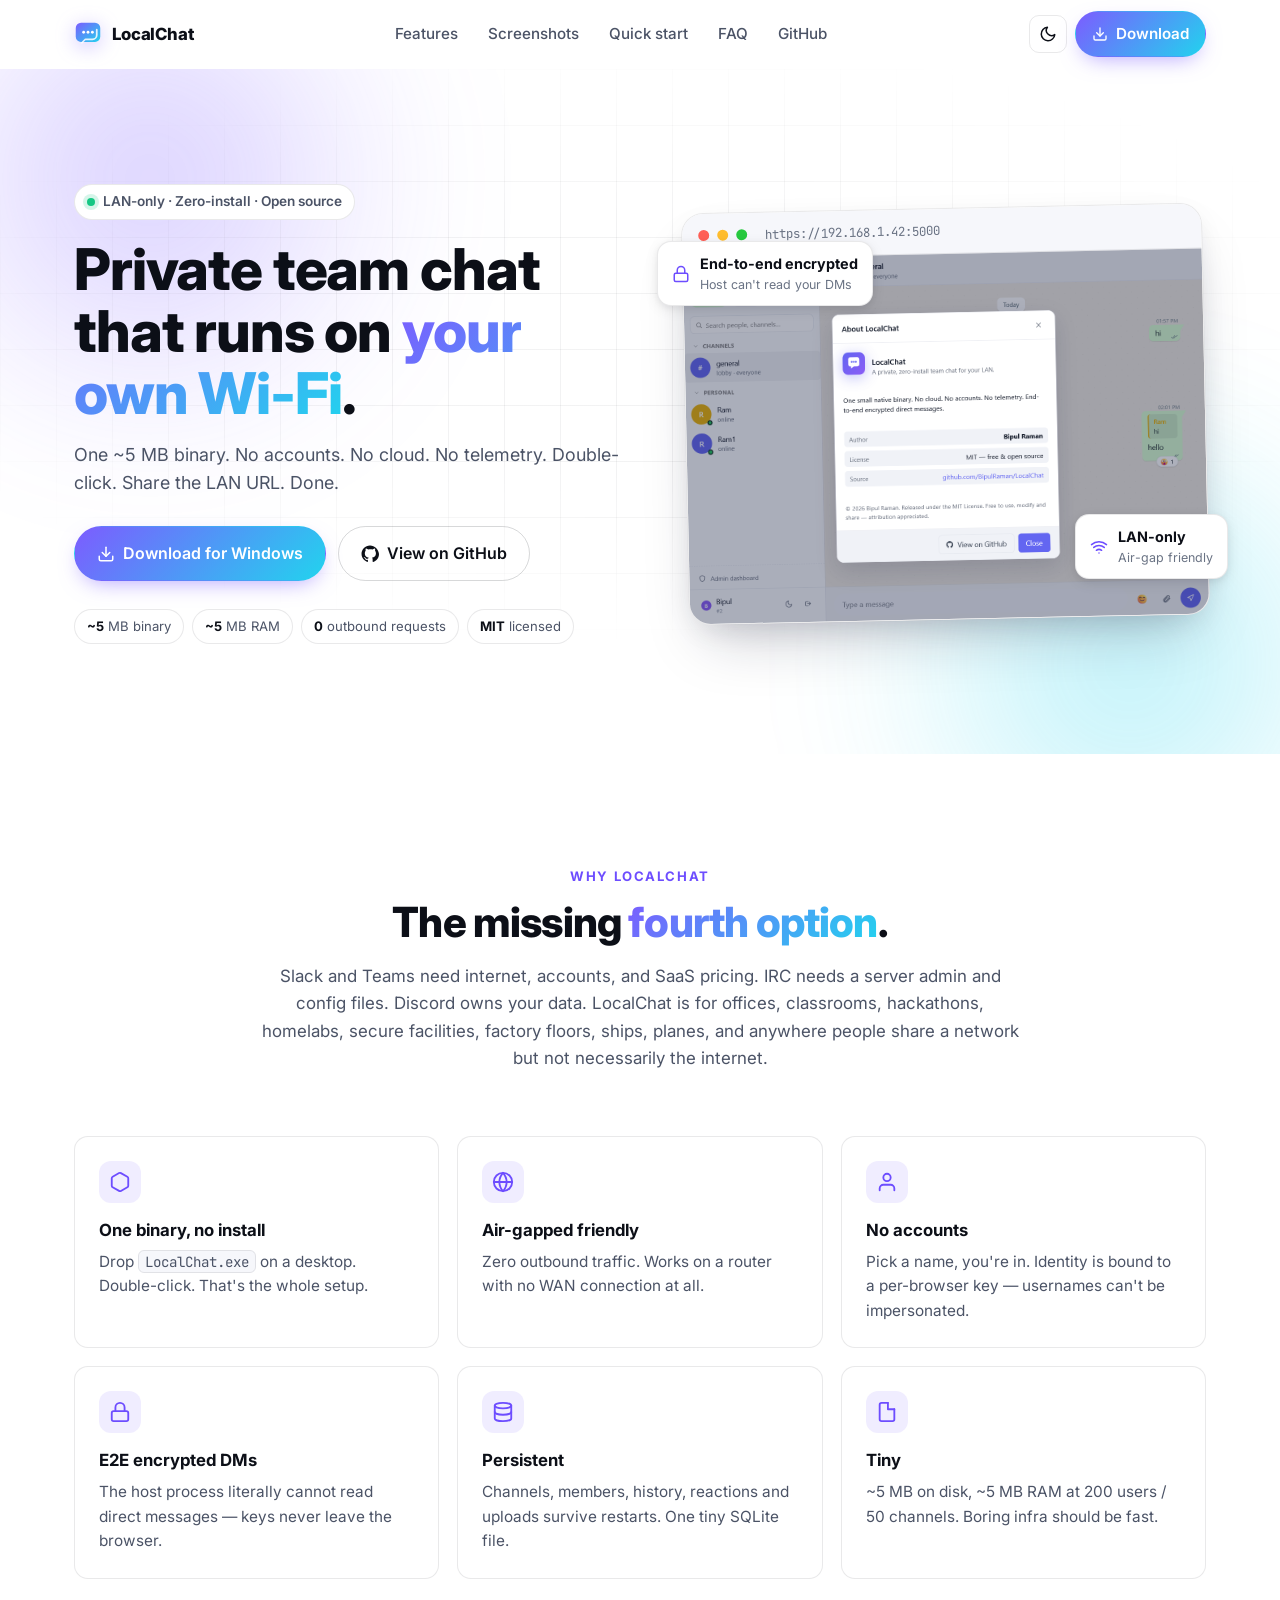
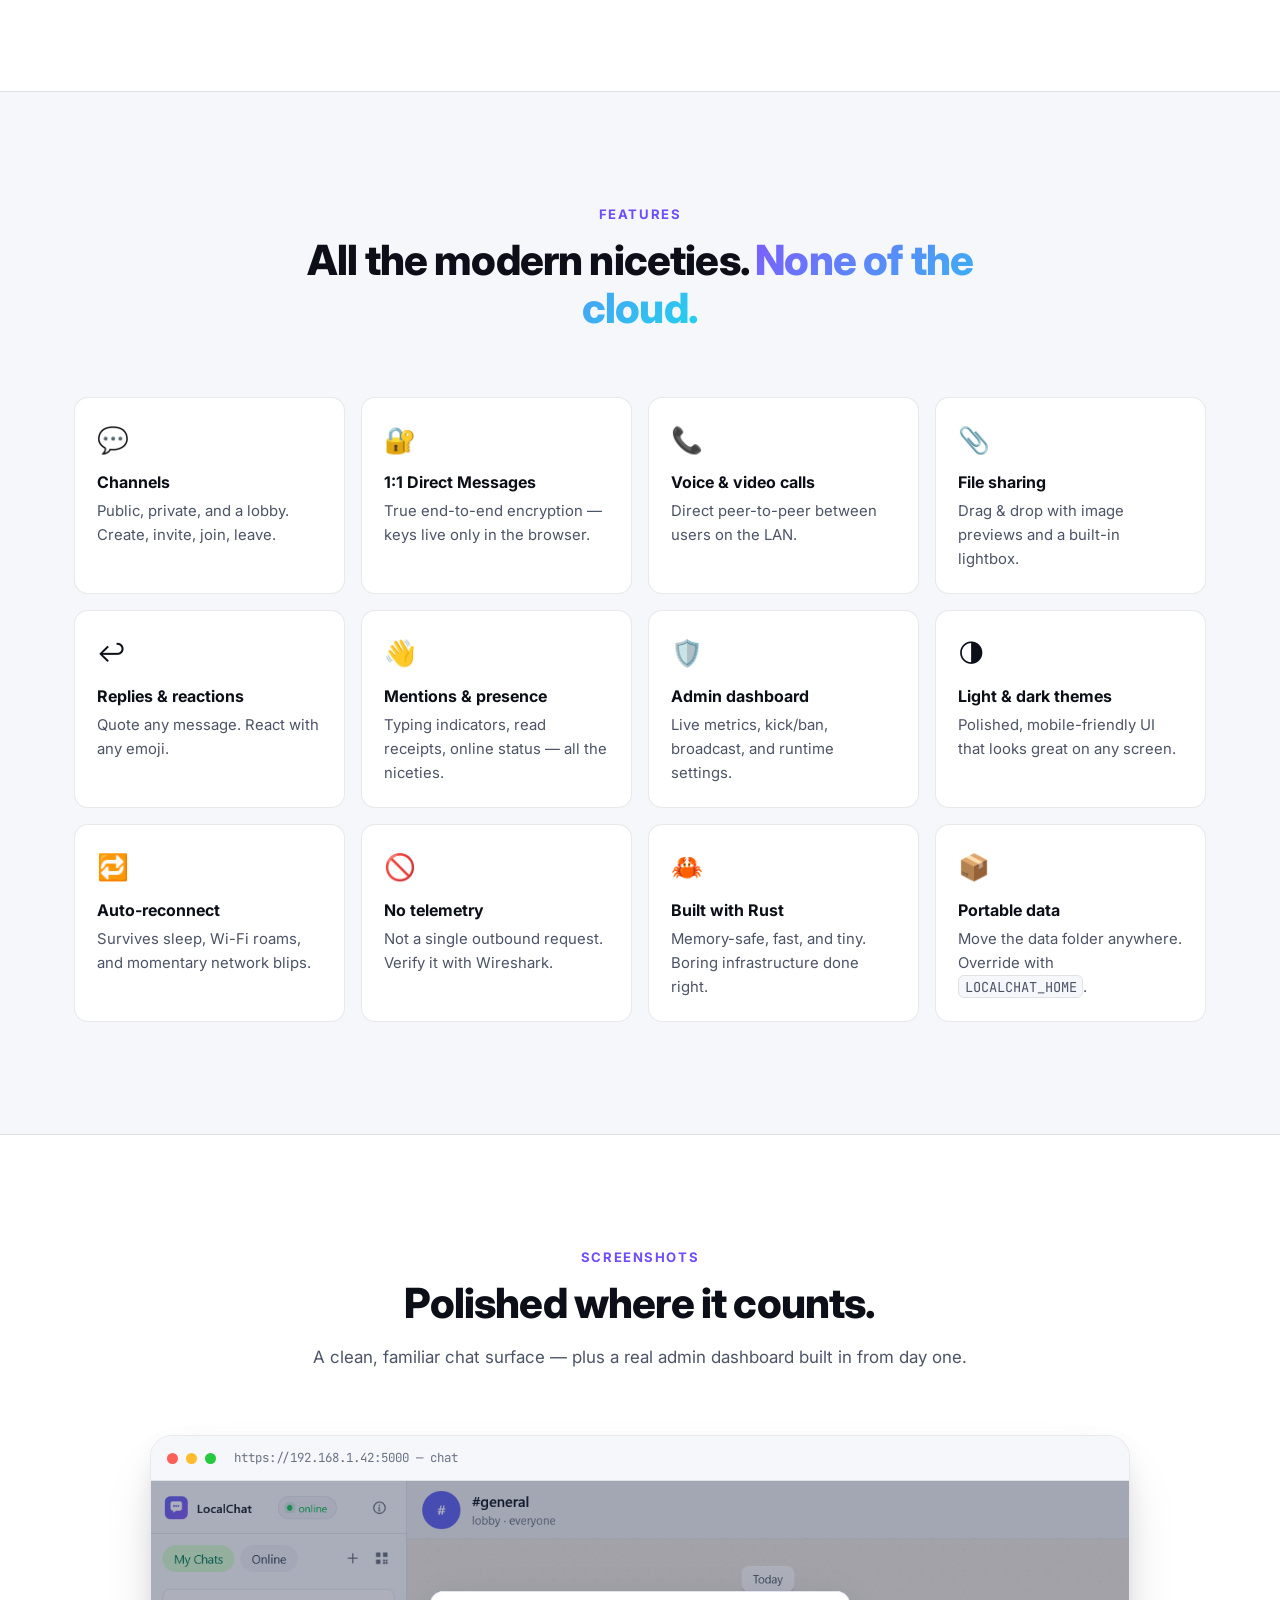
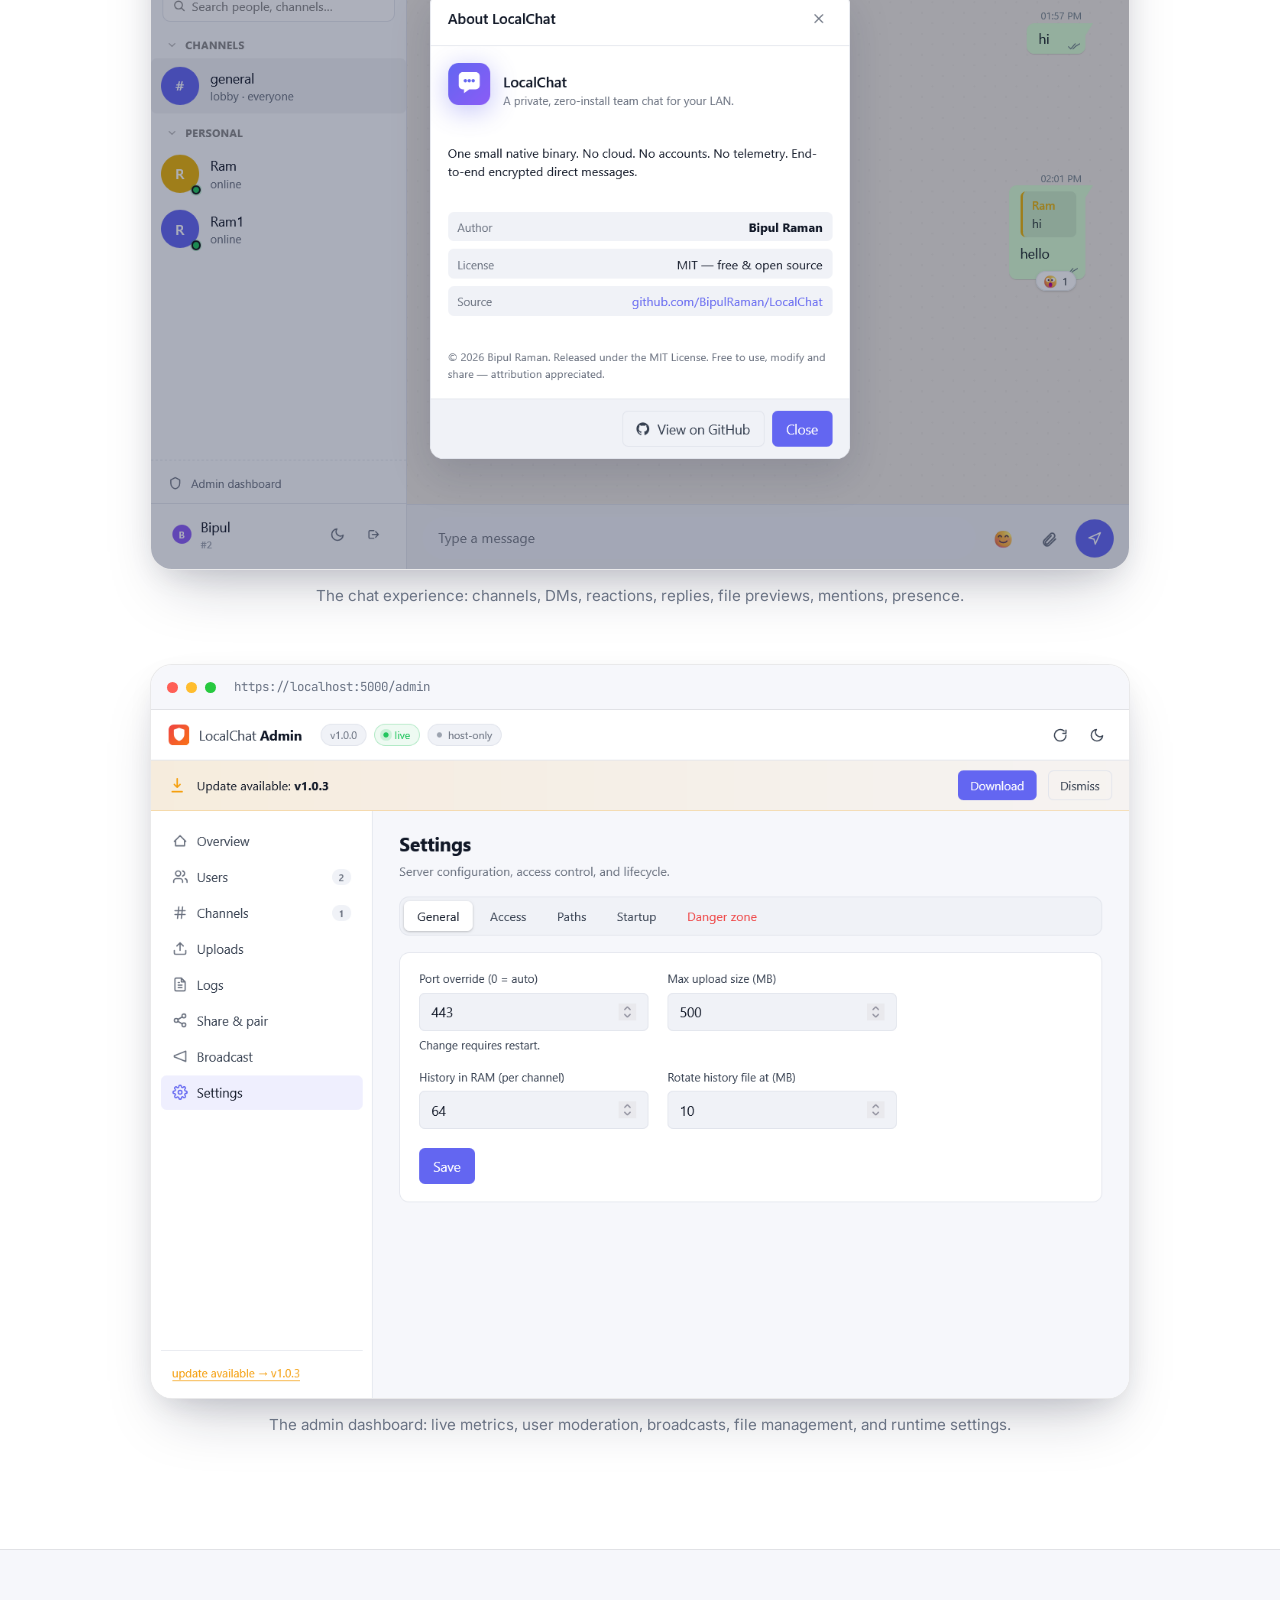
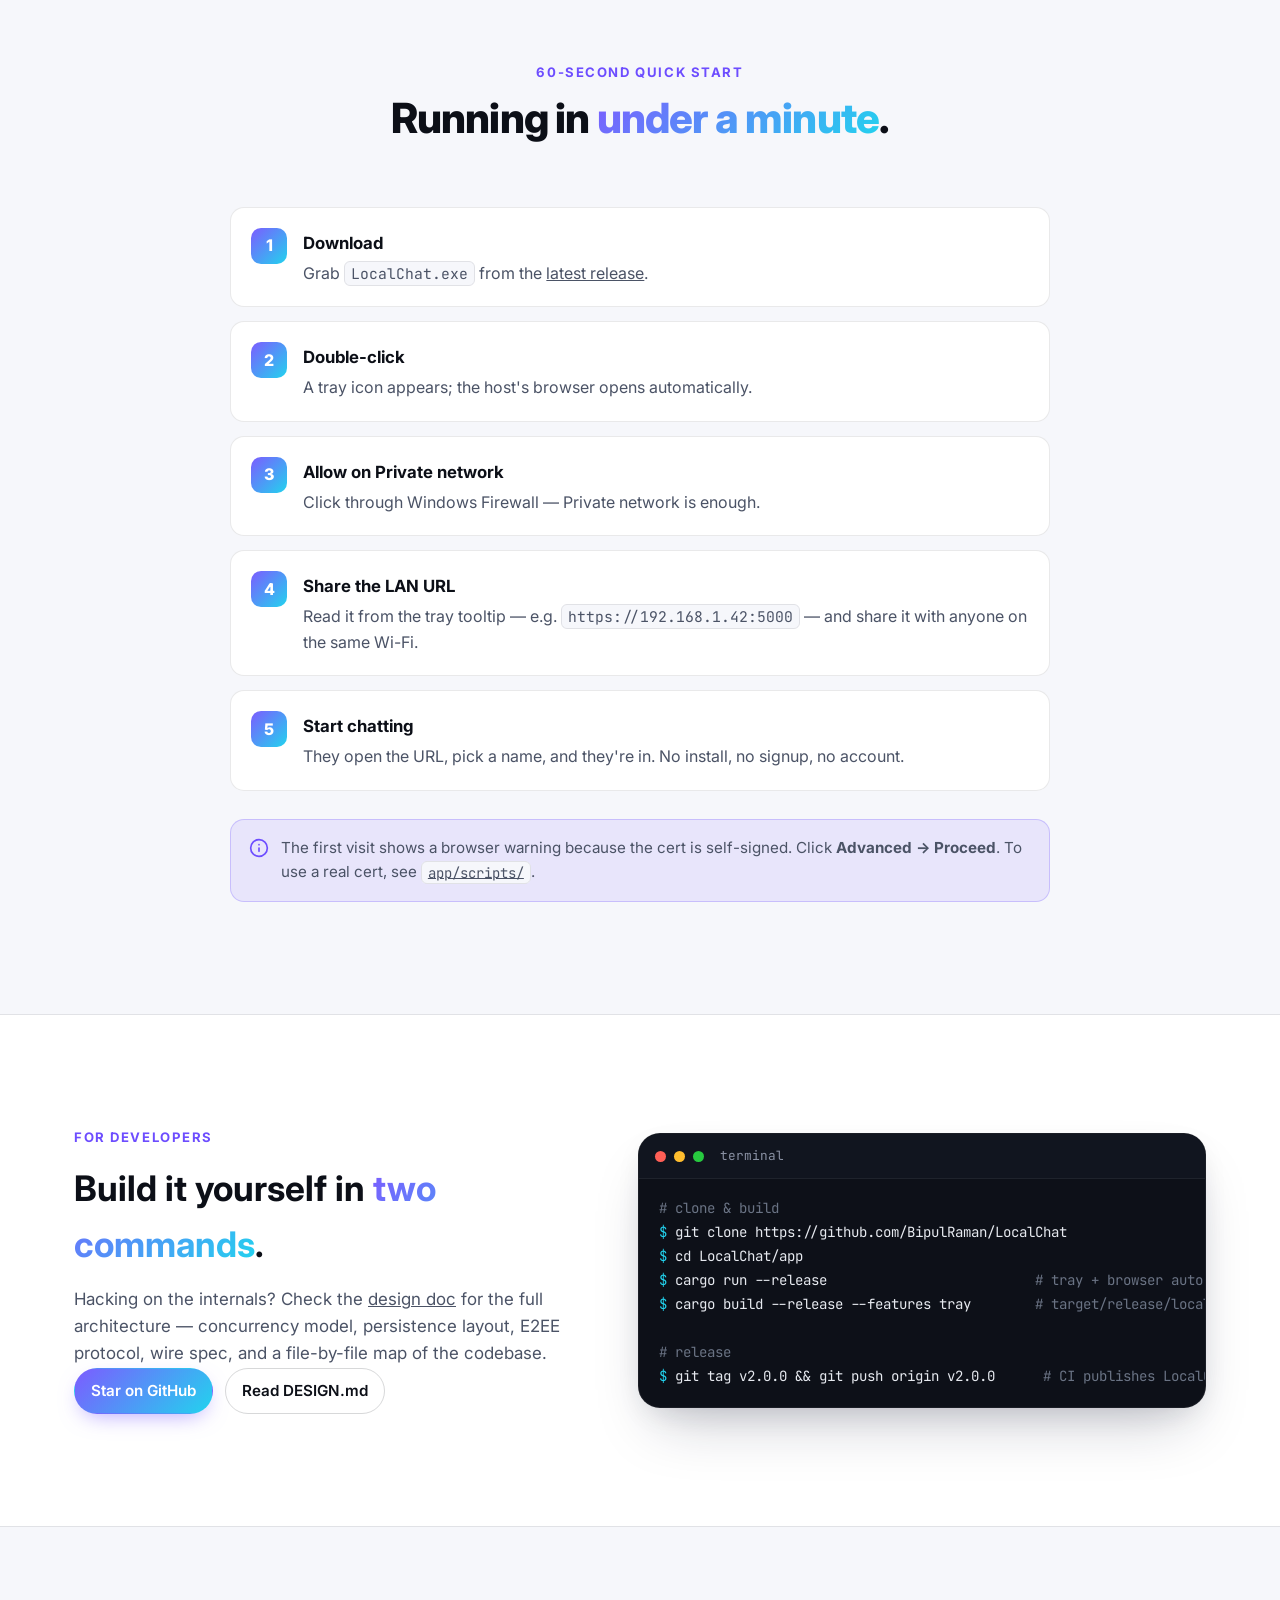
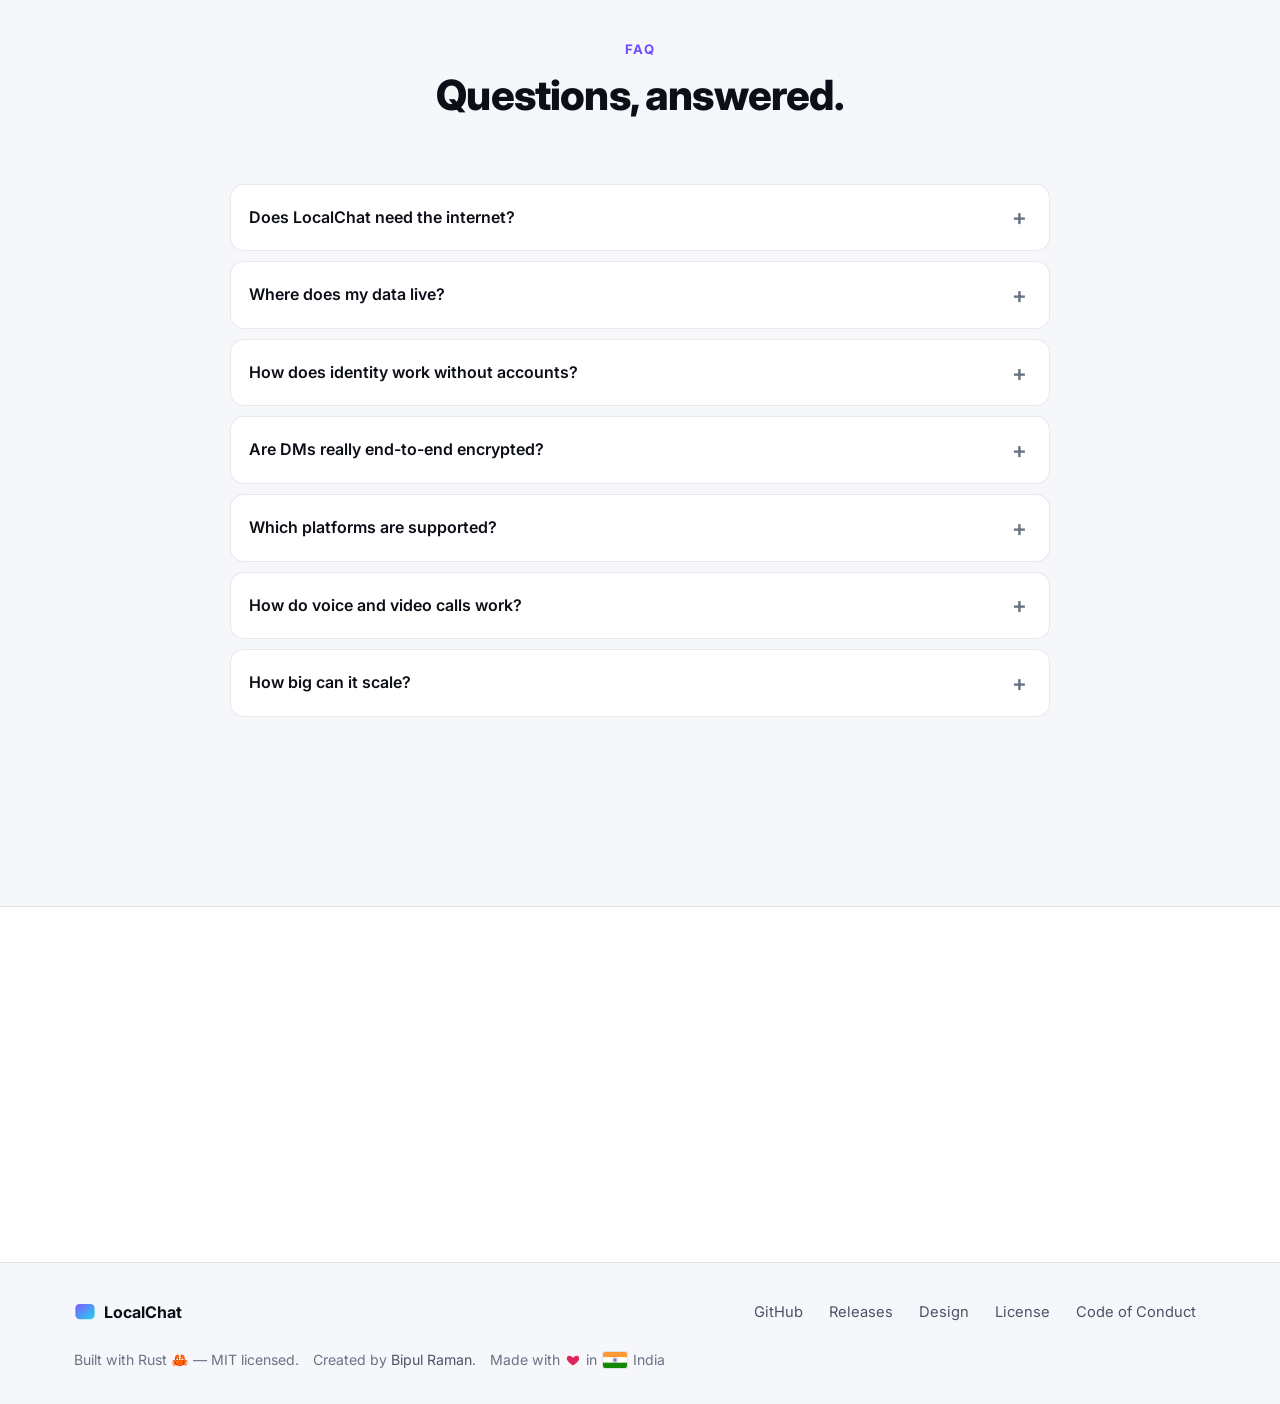
==== commit 320ccbe4: "feat: enhance footer with creator attribution and styling improvements" ====
--- a/docs/index.html
+++ b/docs/index.html
@@ -452,6 +452,32 @@
       </nav>
       <div class="foot-meta">
         <span>Built with Rust 🦀 — MIT licensed.</span>
+        <span>Created by <a href="https://github.com/BipulRaman" target="_blank" rel="noopener">Bipul Raman</a>.</span>
+        <span class="made-in">Made with
+          <svg class="heart-red" width="14" height="14" viewBox="0 0 24 24" fill="#e0245e" aria-hidden="true">
+            <path d="M12 21s-7.5-4.6-10-9.2C.4 8.6 2 4.5 6 4.5c2.2 0 3.7 1.2 6 3.6 2.3-2.4 3.8-3.6 6-3.6 4 0 5.6 4.1 4 7.3C19.5 16.4 12 21 12 21z"/>
+          </svg>
+          in
+          <svg class="flag-in" width="24" height="16" viewBox="0 0 900 600" aria-label="India" role="img">
+            <rect width="900" height="200" y="0" fill="#FF9933"/>
+            <rect width="900" height="200" y="200" fill="#FFFFFF"/>
+            <rect width="900" height="200" y="400" fill="#138808"/>
+            <g transform="translate(450 300)" fill="none" stroke="#000080" stroke-width="6">
+              <circle r="90"/>
+              <circle r="18" fill="#000080" stroke="none"/>
+              <g id="chakra-spokes">
+                <line x1="0" y1="-90" x2="0" y2="90" stroke-width="4"/>
+                <line x1="-90" y1="0" x2="90" y2="0" stroke-width="4"/>
+                <g transform="rotate(15)"><line x1="0" y1="-90" x2="0" y2="90" stroke-width="4"/><line x1="-90" y1="0" x2="90" y2="0" stroke-width="4"/></g>
+                <g transform="rotate(30)"><line x1="0" y1="-90" x2="0" y2="90" stroke-width="4"/><line x1="-90" y1="0" x2="90" y2="0" stroke-width="4"/></g>
+                <g transform="rotate(45)"><line x1="0" y1="-90" x2="0" y2="90" stroke-width="4"/><line x1="-90" y1="0" x2="90" y2="0" stroke-width="4"/></g>
+                <g transform="rotate(60)"><line x1="0" y1="-90" x2="0" y2="90" stroke-width="4"/><line x1="-90" y1="0" x2="90" y2="0" stroke-width="4"/></g>
+                <g transform="rotate(75)"><line x1="0" y1="-90" x2="0" y2="90" stroke-width="4"/><line x1="-90" y1="0" x2="90" y2="0" stroke-width="4"/></g>
+              </g>
+            </g>
+          </svg>
+          India
+        </span>
       </div>
     </div>
   </footer>
--- a/docs/styles.css
+++ b/docs/styles.css
@@ -184,6 +184,7 @@
   border-top: 1px solid var(--border);
   background: var(--bg);
 }
+.mobile-menu[hidden] { display: none; }
 .mobile-menu a {
   padding: 12px 10px;
   border-radius: 10px;
@@ -632,7 +633,11 @@
   border-radius: 8px;
 }
 .foot-links a:hover { color: var(--text); background: var(--bg-elev); }
-.foot-meta { color: var(--text-faint); font-size: 0.88rem; }
+.foot-meta { color: var(--text-faint); font-size: 0.88rem; display: flex; flex-wrap: wrap; gap: 14px; align-items: center; }
+.foot-meta a { color: var(--text-dim); text-decoration: none; }
+.foot-meta a:hover { color: var(--text); }
+.made-in { display: inline-flex; align-items: center; gap: 6px; }
+.flag-in { border-radius: 2px; box-shadow: 0 0 0 1px var(--border); vertical-align: middle; }
 
 /* ---------------- Reveal-on-scroll ---------------- */
 .reveal {
